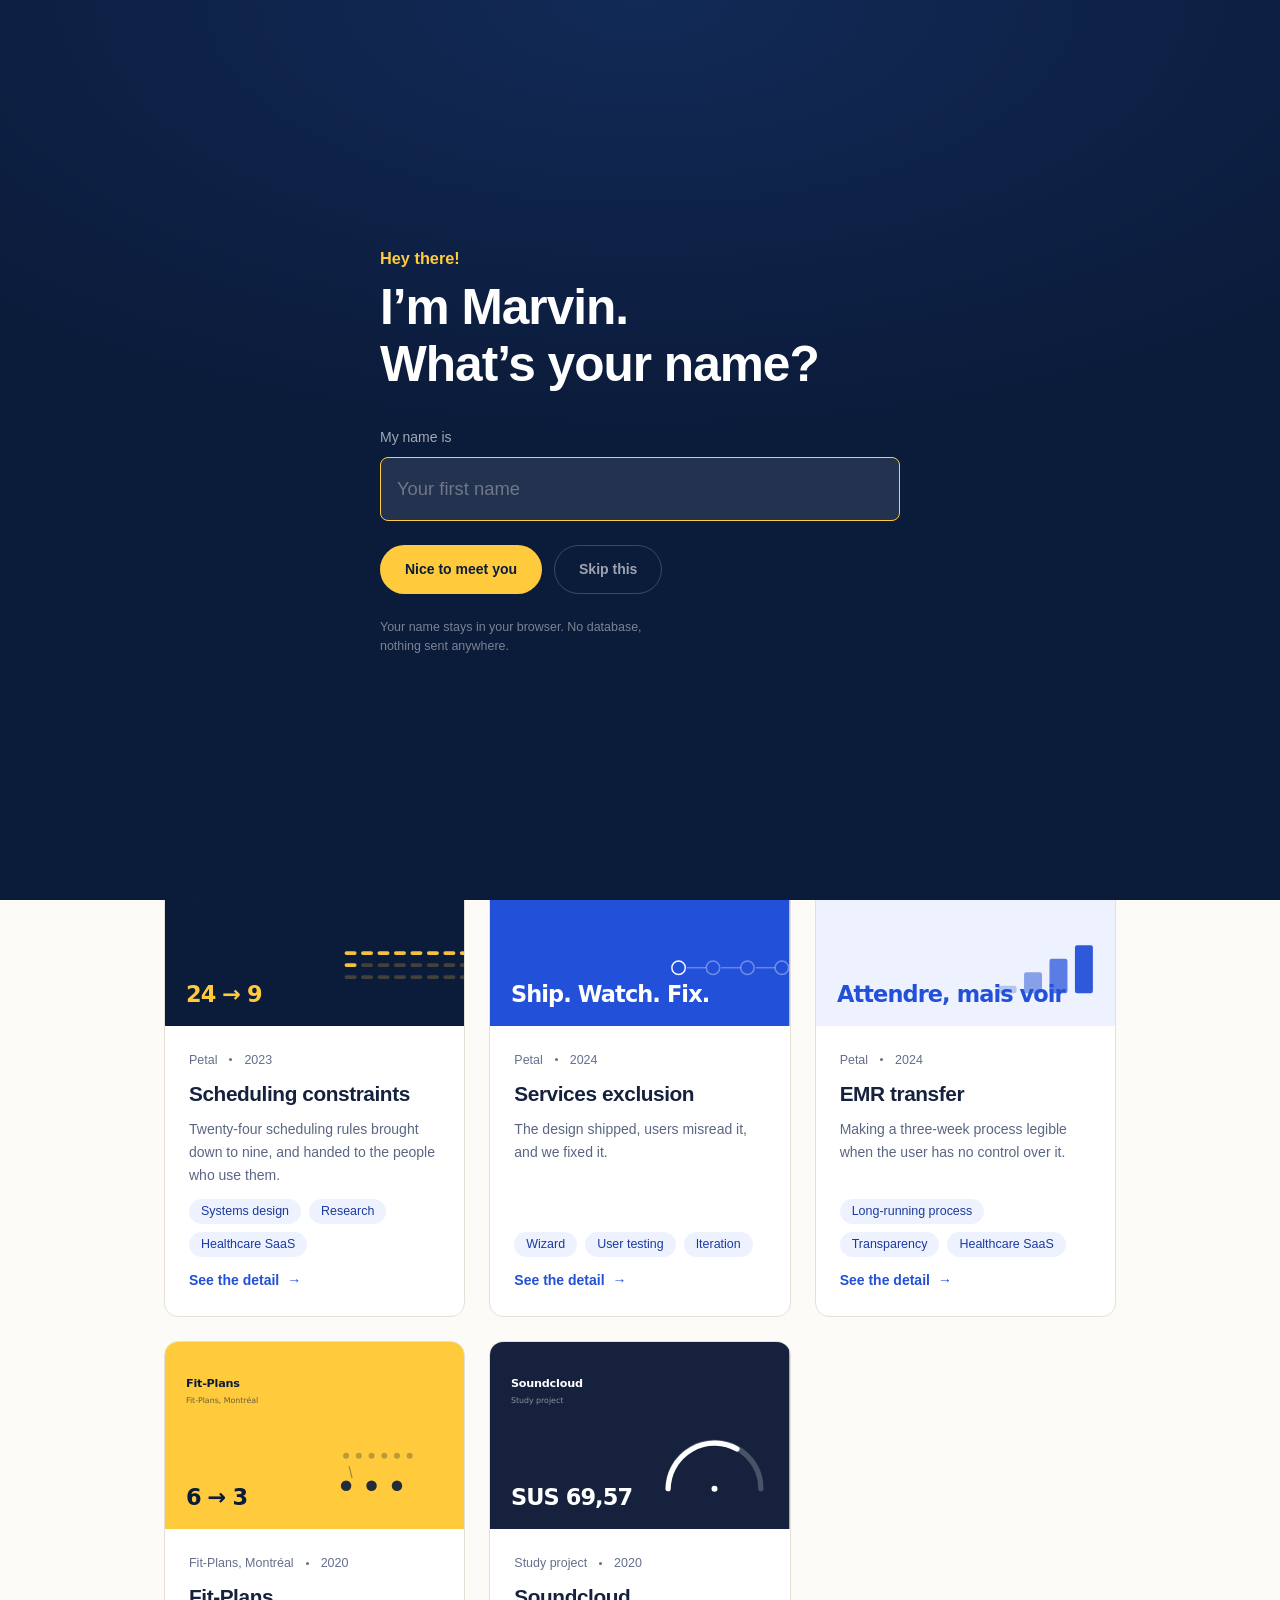
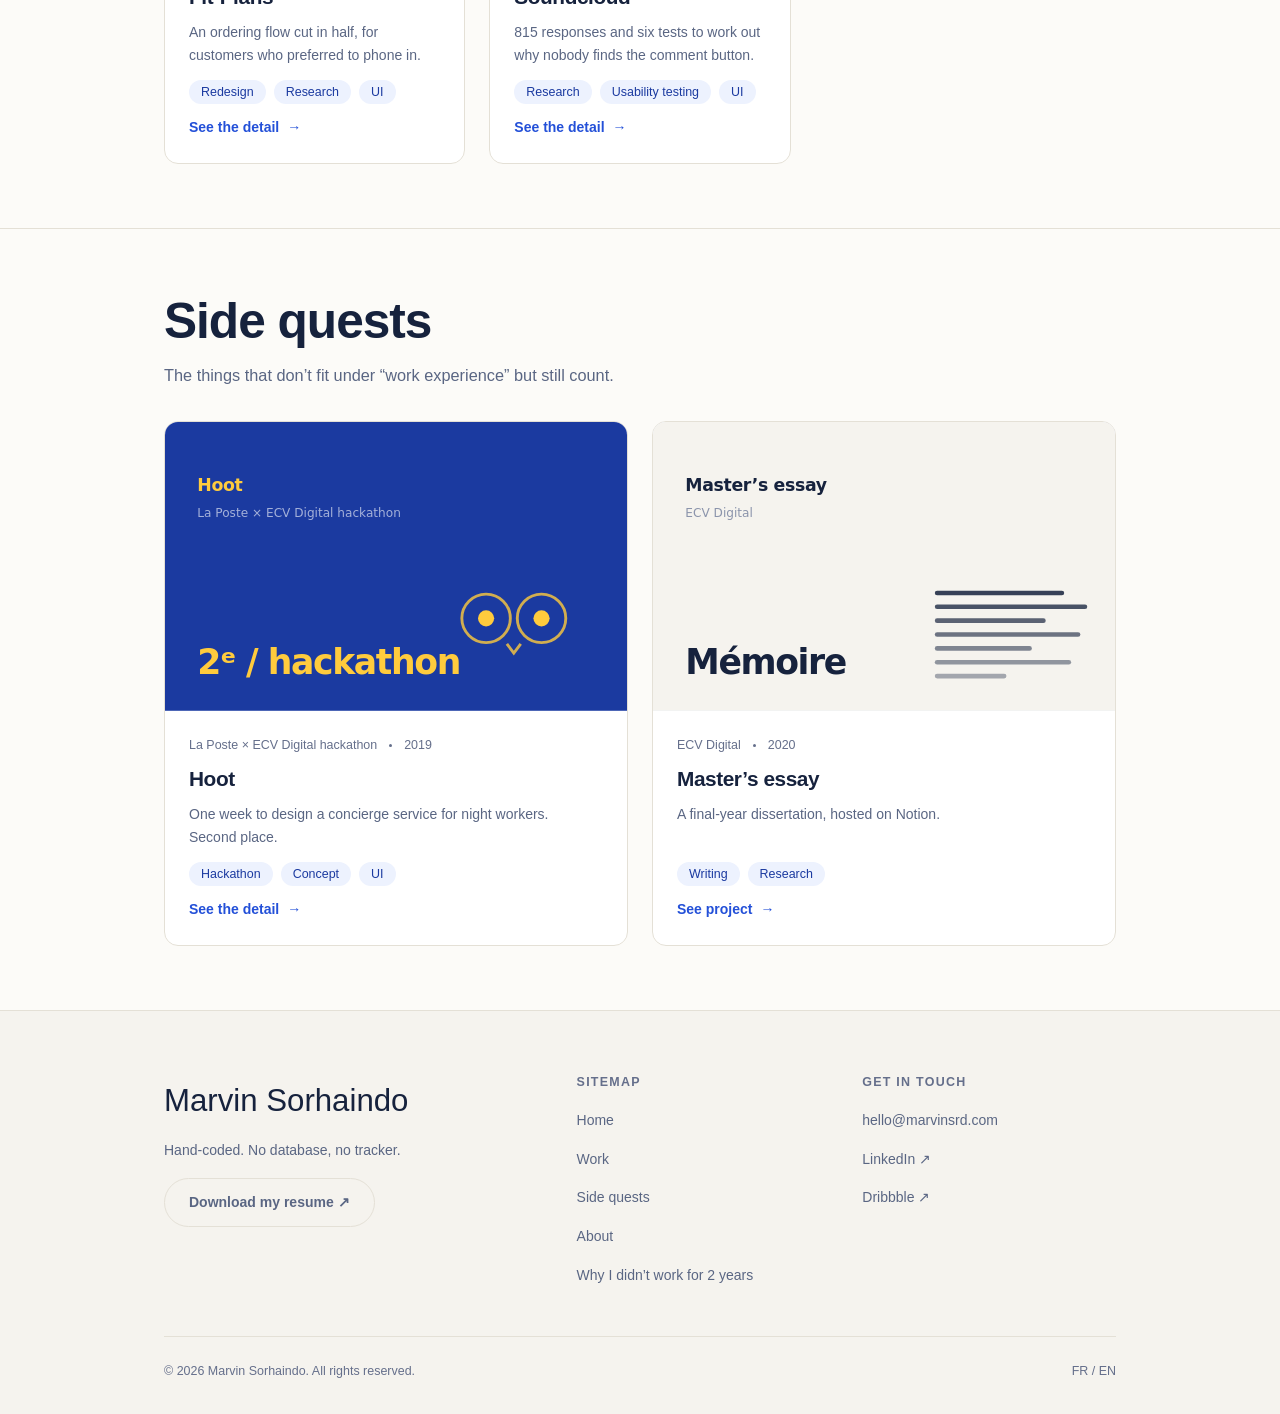
==== index.html @ 215520d8 "Site files added without folder" ====
<!DOCTYPE html>
<!--
  ===========================================================================
  index.html — LE SEUL FICHIER HTML DU SITE
  ---------------------------------------------------------------------------
  Le site est une SPA (Single Page Application) : il n'existe qu'une page
  HTML. Quand vous cliquez sur un lien, JavaScript remplace le contenu de
  <main> au lieu de demander une nouvelle page au serveur. C'est ce qui
  permet des transitions fluides et zero temps de chargement apres l'arrivee.

  Ce fichier ne contient donc presque pas de contenu : il pose la COQUILLE
  (loader, formulaire du prenom, en-tete, main vide, pied de page) et laisse
  js/app.js remplir le reste a partir de js/content.js.
  ===========================================================================
-->
<html lang="fr">
<head>
  <!-- charset en premier : indispensable pour que les accents s'affichent -->
  <meta charset="utf-8">

  <!-- viewport : sans cette ligne, les telephones simulent un ecran de bureau
       et affichent le site en tout petit. C'est la base du responsive. -->
  <meta name="viewport" content="width=device-width, initial-scale=1">

  <!-- theme-color colore la barre d'adresse du navigateur sur mobile -->
  <meta name="theme-color" content="#0B1B3A">

  <title>Marvin Sorhaindo — Designer produit</title>
  <meta name="description" content="Portfolio de Marvin Sorhaindo, designer produit à Montréal. Trois ans de SaaS santé : planification hospitalière, synchronisation de données cliniques, refontes web.">

  <!-- Open Graph : ce qui s'affiche quand le lien est partage sur LinkedIn -->
  <meta property="og:type" content="website">
  <meta property="og:title" content="Marvin Sorhaindo — Designer produit">
  <meta property="og:description" content="Trois ans de SaaS santé. Vingt-quatre règles de planification ramenées à neuf.">

  <!--
    SECURITE — Content Security Policy.
    Cette ligne interdit au navigateur d'executer du JavaScript qui ne
    viendrait pas de ce site ('self'). Si quelqu'un parvenait a injecter
    <script src="https://mechant.com/x.js"> dans la page, le navigateur
    refuserait de le charger. C'est notre 2e barriere apres le nettoyage
    du prenom saisi dans le formulaire (voir app.js, fonction cleanName).
    'unsafe-inline' est autorise pour les styles seulement, pas pour les scripts.
  -->
  <meta http-equiv="Content-Security-Policy"
        content="default-src 'self'; img-src 'self' data:; style-src 'self' 'unsafe-inline'; script-src 'self'; base-uri 'none'; form-action 'none'">

  <!-- Une seule feuille de style, une seule requete reseau -->
  <link rel="stylesheet" href="css/styles.css">

  <!--
    PRECHARGEMENT DES POLICES SYSTEME : aucune police n'est telechargee.
    On utilise la pile de polices native du systeme (voir --font dans le CSS).
    C'est le choix le plus rapide possible : 0 Ko, 0 requete, 0 clignotement
    de texte au chargement (ce qu'on appelle le FOUT).
  -->
</head>

<body data-lang="fr">

  <!--
    Lien d'evitement : invisible a la souris, mais le premier element atteint
    par la touche Tab. Il permet a quelqu'un qui navigue au clavier ou au
    lecteur d'ecran de sauter la navigation pour aller droit au contenu.
  -->
  <a class="skip-link" href="#main" data-i18n="skipToContent">Aller au contenu principal</a>

  <!--
    ===================== 1. LE LOADER =====================
    Affiche pendant que les images se preparent. Il est dans le HTML (et non
    cree en JS) pour etre visible immediatement, avant meme que JavaScript
    ne demarre. aria-hidden="true" : purement decoratif, les lecteurs
    d'ecran l'ignorent.
  -->
  <div id="loader" class="loader" aria-hidden="true">
    <div class="loader__mark">
      <span class="loader__bar"></span>
    </div>
  </div>

  <!--
    ================ 2. LE PORTAIL (formulaire du prenom) ================
    C'est un vrai <form> : il fonctionne au clavier, la touche Entree valide,
    et le navigateur gere l'etiquette du champ. On l'intercepte en JS pour
    l'empecher de recharger la page (voir event 'submit' dans app.js).
    Aucun attribut action= : le formulaire n'envoie rien, nulle part.
  -->
  <div id="gate" class="gate" role="dialog" aria-modal="true" aria-labelledby="gate-title" hidden>
    <form class="gate__card" id="gate-form" novalidate autocomplete="off">
      <p class="gate__hi" data-i18n="gateHi">Bonjour !</p>
      <h1 class="gate__q" id="gate-title" data-i18n="gateQuestion">Je suis Marvin. Comment vous appelez-vous ?</h1>

      <label class="gate__label" for="gate-input" data-i18n="gateLabel">Mon prénom est</label>
      <input class="gate__input"
             id="gate-input"
             name="visitor"
             type="text"
             inputmode="text"
             maxlength="24"
             autocomplete="off"
             spellcheck="false"
             aria-describedby="gate-hint gate-error"
             placeholder="Votre prénom">
      <!-- maxlength="24" = premiere limite. app.js re-verifie de toute facon :
           un attribut HTML se contourne, une verification JS aussi, donc on
           fait les deux ET on n'insere jamais le texte en tant que HTML. -->

      <p class="gate__error" id="gate-error" role="alert" hidden data-i18n="gateError"></p>

      <div class="gate__actions">
        <button class="btn btn--primary" type="submit" data-i18n="gateSubmit">Enchanté</button>
        <button class="btn btn--ghost" type="button" id="gate-skip" data-i18n="gateSkip">Passer cette étape</button>
      </div>

      <p class="gate__hint" id="gate-hint" data-i18n="gateHint"></p>
    </form>
  </div>

  <!--
    ===================== 3. BARRE DE PROGRESSION =====================
    Une fine barre en haut de l'ecran qui se remplit a mesure qu'on descend.
    Demandee dans le cahier des charges : "indiquer a quelle distance de la
    fin se trouve la position de scroll".
  -->
  <div class="progress" id="progress" aria-hidden="true">
    <div class="progress__fill" id="progress-fill"></div>
  </div>

  <!--
    ===================== 4. EN-TETE =====================
    position: sticky en CSS -> reste visible pendant le defilement.
  -->
  <header class="site-head" id="site-head">
    <a class="brand" href="#/" aria-label="Marvin Sorhaindo, accueil">
      <span class="brand__mark">mrv</span><span class="brand__mark">srd</span>
    </a>

    <!-- Bouton hamburger, visible seulement sous 800px (voir media query CSS) -->
    <button class="nav-toggle" id="nav-toggle" aria-expanded="false" aria-controls="site-nav">
      <span class="nav-toggle__box" aria-hidden="true"><i></i><i></i></span>
      <span class="sr-only" data-i18n="navMenu">Menu</span>
    </button>

    <nav class="site-nav" id="site-nav" aria-label="Navigation principale">
      <a href="#/work"  data-nav="work"  data-i18n="navWork">Projets</a>
      <a href="#/side"  data-nav="side"  data-i18n="navSide">À côté</a>
      <a href="#/about" data-nav="about" data-i18n="navAbout">À propos</a>
      <a id="nav-contact" href="mailto:" data-i18n="navContact">Contact</a>

      <!--
        Selecteur de langue. Deux boutons plutot qu'un <select> : c'est plus
        rapide a utiliser (un clic au lieu de deux) et l'etat actif est visible.
        aria-pressed indique au lecteur d'ecran quelle langue est active.
      -->
      <div class="lang" role="group" aria-label="Langue / Language">
        <button type="button" data-setlang="fr" aria-pressed="true">FR</button>
        <button type="button" data-setlang="en" aria-pressed="false">EN</button>
      </div>
    </nav>
  </header>

  <!--
    ===================== 5. LIEN RETOUR PERSISTANT =====================
    Demande dans le cahier des charges : "un lien retour collant, accessible
    a tout moment". Il n'apparait que sur les pages de detail (app.js ajoute
    ou retire la classe is-visible).
  -->
  <a class="back-link" id="back-link" href="#/" hidden>
    <span aria-hidden="true">←</span> <span data-i18n="csBack">Retour</span>
  </a>

  <!--
    ===================== 6. LE CONTENU =====================
    Vide au depart. app.js y injecte la page demandee par l'URL.
    tabindex="-1" permet de deplacer le focus ici lors d'un changement de
    page, pour que les lecteurs d'ecran annoncent la nouvelle page.
    aria-live="polite" : les changements sont annonces sans interrompre.
  -->
  <main id="main" tabindex="-1"></main>

  <!--
    ===================== 7. PIED DE PAGE =====================
    Rempli par app.js pour rester traduisible sans dupliquer le balisage.
  -->
  <footer class="site-foot" id="site-foot"></footer>

  <!--
    type="module" fait trois choses utiles :
      1. autorise import / export entre nos fichiers JS,
      2. differe l'execution jusqu'a ce que le HTML soit pret (pas besoin
         d'attribut defer, ni d'ecouter DOMContentLoaded),
      3. active le mode strict de JavaScript, qui transforme certaines
         erreurs silencieuses en vraies erreurs — plus facile a debugger.
  -->
  <script type="module" src="js/app.js"></script>

  <!--
    SANS JAVASCRIPT : le site est une SPA, il ne peut donc rien afficher.
    Plutot que de laisser une page blanche, on affiche un message et les
    liens de contact essentiels. C'est le minimum acceptable.
  -->
  <noscript>
    <div class="noscript">
      <h1>Marvin Sorhaindo — Designer produit</h1>
      <p>Ce portfolio a besoin de JavaScript pour fonctionner. Vous pouvez me joindre directement :</p>
      <p>
        <a href="mailto:hello@marvinsrd.com">hello@marvinsrd.com</a> ·
        <a href="https://www.linkedin.com/in/marvinsorhaindo">LinkedIn</a>
      </p>
    </div>
  </noscript>

</body>
</html>
---- css/styles.css ----
/* ==========================================================================
   styles.css — TOUTE l'apparence du site
   --------------------------------------------------------------------------
   Organisation du fichier, de haut en bas :
     1. Variables (couleurs, espacements, typo)  <- MODIFIEZ ICI EN PRIORITE
     2. Remise a zero et reglages de base
     3. Utilitaires (accessibilite, conteneurs)
     4. Loader et portail du prenom
     5. En-tete, navigation, barre de progression
     6. Page d'accueil
     7. Cartes de projet et affiches
     8. Pages d'etude de cas (+ navigation laterale collante)
     9. Pages editoriales (A propos, article)
    10. Pied de page
    11. Transitions de page
    12. Responsive (ecrans etroits)
    13. Preferences utilisateur (mouvement reduit, impression)
   ========================================================================== */


/* ==========================================================================
   1. VARIABLES
   --------------------------------------------------------------------------
   Une "variable CSS" (ou custom property) se declare avec deux tirets et
   se lit avec var(). Declarees sur :root, elles sont disponibles partout.
   Interet : changer le bleu du site = changer UNE ligne ci-dessous.
   ========================================================================== */
:root {

  /* ---- COULEURS DE MARQUE ----------------------------------------------
     >>> LES DEUX LIGNES A AJUSTER SI LES TEINTES EXACTES DIFFERENT <<<
     Le cahier des charges demande "le meme bleu, le meme jaune en accent".
     Ces valeurs sont une reconstitution : remplacez les deux hex ci-dessous
     par ceux de votre Figma et tout le site suit automatiquement.        */
  --blue:        #2350D8;   /* bleu principal : liens, boutons, accents forts */
  --yellow:      #FFCB3D;   /* jaune accent : surlignage, details, hover      */

  /* Declinaisons derivees des deux couleurs ci-dessus */
  --blue-deep:   #0B1B3A;   /* presque noir bleute : le texte principal */
  --blue-mid:    #1B3AA0;   /* bleu fonce : survol des liens */
  --blue-wash:   #EDF2FE;   /* bleu tres pale : fonds de bloc */
  --blue-line:   #C9D8FA;   /* bleu pale : bordures */
  --yellow-wash: #FFF6DC;   /* jaune tres pale : fonds de citation */

  /* ---- NEUTRES --------------------------------------------------------- */
  --paper:       #FCFBF8;   /* fond de page, blanc casse legerement chaud */
  --paper-2:     #F5F3EE;   /* fond alterne */
  --white:       #FFFFFF;
  --ink:         #16223D;   /* texte courant */
  --ink-soft:    #5A6683;   /* texte secondaire, legendes */
  /* --ink-faint sert aux sur-titres, legendes et libelles de la nav laterale.
     Ce sont de VRAIS textes, pas de la decoration : ils doivent donc atteindre
     4.5:1 de contraste (WCAG AA). La teinte d'origine (#8B94AB) plafonnait a
     2.93:1 ; celle-ci garde exactement la meme couleur (bleu-gris a 223 deg)
     en descendant la luminosite. Verifiee sur les DEUX fonds du site :
     4.83:1 sur --paper, 4.51:1 sur --paper-2 (le pied de page). */
  --ink-faint:   #656F8B;   /* texte discret, mais toujours lisible */
  --line:        #E4E0D6;   /* filets et separateurs */

  /* ---- TYPOGRAPHIE ------------------------------------------------------
     Aucune police n'est telechargee : on utilise celles deja installees sur
     la machine du visiteur. Zero requete reseau, zero clignotement de texte
     au chargement, et le site se sent "native" sur chaque systeme.        */
  --font: -apple-system, BlinkMacSystemFont, 'Segoe UI', Roboto,
          'Helvetica Neue', Arial, sans-serif;
  --font-serif: ui-serif, Georgia, 'Times New Roman', serif;
  --mono: ui-monospace, SFMono-Regular, 'SF Mono', Menlo, Consolas, monospace;

  /* Echelle typographique fluide.
     clamp(min, valeur-souhaitee, max) = "jamais plus petit que min, jamais
     plus grand que max, et entre les deux ca s'adapte a la largeur d'ecran".
     vw = 1% de la largeur de la fenetre. C'est ce qui rend le site
     responsive SANS ecrire de media query pour chaque taille de texte.  */
  --fs-display: clamp(2.4rem, 6.2vw, 4.6rem);
  --fs-h1:      clamp(1.9rem, 4.4vw, 3.1rem);
  --fs-h2:      clamp(1.4rem, 2.6vw, 1.95rem);
  --fs-h3:      clamp(1.1rem, 1.7vw, 1.3rem);
  --fs-lead:    clamp(1.06rem, 1.7vw, 1.3rem);
  --fs-body:    1.02rem;
  --fs-small:   0.875rem;
  --fs-tiny:    0.78rem;

  /* ---- ESPACEMENTS -----------------------------------------------------
     Une echelle limitee (au lieu de valeurs libres) garde le rythme
     vertical coherent d'une page a l'autre.                              */
  --s1: 0.25rem;  --s2: 0.5rem;   --s3: 0.75rem;  --s4: 1rem;
  --s5: 1.5rem;   --s6: 2rem;     --s7: 3rem;     --s8: 4rem;
  --s9: 6rem;     --s10: 8rem;

  /* ---- DIVERS ---------------------------------------------------------- */
  --radius:    14px;
  --radius-sm: 8px;
  --shadow:    0 1px 2px rgba(11,27,58,.05), 0 8px 28px -12px rgba(11,27,58,.18);
  --shadow-lg: 0 2px 4px rgba(11,27,58,.05), 0 24px 60px -20px rgba(11,27,58,.25);
  --head-h:    64px;              /* hauteur de l'en-tete, reutilisee ailleurs */
  --measure:   68ch;              /* largeur de lecture confortable (~68 caracteres) */

  /* Courbe d'animation. Un ease-out prononce donne une impression de
     reactivite : le mouvement demarre vite et se pose doucement. */
  --ease: cubic-bezier(.2, .7, .2, 1);
}


/* ==========================================================================
   2. REMISE A ZERO ET BASES
   ========================================================================== */

/* box-sizing: border-box -> la largeur declaree inclut padding et bordure.
   Sans ca, une boite de 200px avec 20px de padding mesure 240px, et tous
   les calculs de mise en page deviennent penibles. */
*, *::before, *::after { box-sizing: border-box; }

/* Marges par defaut du navigateur supprimees sur les elements de texte :
   on prefere gerer tous les espacements nous-memes. */
h1,h2,h3,h4,p,figure,blockquote,dl,dd,ul,ol { margin: 0; }
ul,ol { padding: 0; list-style: none; }

html {
  /* scroll-behavior: smooth -> les liens d'ancrage glissent au lieu de sauter.
     Attention : desactive plus bas pour les personnes sensibles au mouvement. */
  scroll-behavior: smooth;
  /* scroll-padding-top evite que l'en-tete collant recouvre le titre vise
     quand on clique sur un lien d'ancrage. */
  scroll-padding-top: calc(var(--head-h) + var(--s5));
  -webkit-text-size-adjust: 100%;
}

body {
  margin: 0;
  background: var(--paper);
  color: var(--ink);
  font-family: var(--font);
  font-size: var(--fs-body);
  line-height: 1.65;
  /* Ces deux lignes affinent le rendu des lettres sur ecrans Retina. */
  -webkit-font-smoothing: antialiased;
  -moz-osx-font-smoothing: grayscale;
  /* text-wrap: pretty evite les "orphelins" (un mot seul en fin de paragraphe).
     Ignore par les navigateurs qui ne le connaissent pas : sans risque. */
  text-wrap: pretty;
}

/* Quand le loader ou le portail est affiche, on bloque le defilement
   du fond pour que le visiteur ne scrolle pas "derriere" la modale. */
body.is-locked { overflow: hidden; }

img, picture, svg { display: block; max-width: 100%; height: auto; }

a { color: var(--blue); text-decoration-thickness: 1px; text-underline-offset: 3px; }
a:hover { color: var(--blue-mid); }

/* Cible de focus visible. :focus-visible ne s'active qu'au clavier, pas au
   clic de souris — on garde donc un anneau utile sans le "halo" parasite. */
:focus-visible {
  outline: 2px solid var(--blue);
  outline-offset: 3px;
  border-radius: 4px;
}

/* Titres : line-height serre et lettres legerement rapprochees.
   Sur les grandes tailles, l'espacement par defaut parait trop lache. */
h1,h2,h3 { line-height: 1.15; letter-spacing: -0.02em; font-weight: 620; }

/* text-wrap: balance repartit un titre court sur des lignes de longueur
   proche, au lieu de laisser une derniere ligne d'un seul mot. */
h1,h2 { text-wrap: balance; }

button { font: inherit; color: inherit; cursor: pointer; }


/* ==========================================================================
   3. UTILITAIRES
   ========================================================================== */

/* Visible pour les lecteurs d'ecran, invisible a l'oeil.
   On ne met PAS display:none : cela retirerait le texte de l'arbre
   d'accessibilite, donc les lecteurs d'ecran ne le liraient plus. */
.sr-only {
  position: absolute; width: 1px; height: 1px;
  padding: 0; margin: -1px; overflow: hidden;
  clip-path: inset(50%); white-space: nowrap; border: 0;
}

/* Lien d'evitement : hors ecran, ramene a la vue des qu'il recoit le focus. */
.skip-link {
  position: fixed; top: var(--s3); left: var(--s3); z-index: 200;
  transform: translateY(-160%);
  background: var(--blue); color: #fff;
  padding: var(--s3) var(--s4); border-radius: var(--radius-sm);
  text-decoration: none; font-size: var(--fs-small); font-weight: 600;
  transition: transform .2s var(--ease);
}
.skip-link:focus { transform: translateY(0); color: #fff; }

/* Conteneur : largeur maximale + marges laterales fluides.
   margin-inline gere gauche+droite d'un coup et respecte les langues
   ecrites de droite a gauche. */
.wrap {
  width: 100%; max-width: 1080px;
  margin-inline: auto;
  padding-inline: clamp(var(--s5), 5vw, var(--s8));
}
.wrap--narrow { max-width: 760px; }

/* Filet de separation discret entre grandes sections. */
.rule { height: 1px; background: var(--line); border: 0; margin: 0; }

/* Petite etiquette en capitales, utilisee pour les sur-titres. */
.kicker {
  font-size: var(--fs-tiny); text-transform: uppercase;
  letter-spacing: .14em; font-weight: 700; color: var(--ink-faint);
}

/* Badge "brouillon" : signale les textes a relire. A supprimer une fois
   les contenus valides (retirer isDraft dans content.js suffit). */
.draft-badge {
  display: inline-flex; align-items: center; gap: var(--s2);
  background: var(--yellow-wash);
  border: 1px dashed #D9A800;
  color: #6B4E00;
  font-size: var(--fs-tiny); font-weight: 700;
  text-transform: uppercase; letter-spacing: .08em;
  padding: var(--s1) var(--s3); border-radius: 999px;
}

/* ---- Boutons ---- */
.btn {
  display: inline-flex; align-items: center; justify-content: center;
  gap: var(--s2);
  padding: var(--s3) var(--s5);
  border-radius: 999px; border: 1px solid transparent;
  font-size: var(--fs-small); font-weight: 620;
  text-decoration: none; white-space: nowrap;
  transition: background .18s var(--ease), color .18s var(--ease),
              border-color .18s var(--ease), transform .18s var(--ease);
}
.btn--primary { background: var(--blue); color: #fff; }
.btn--primary:hover { background: var(--blue-mid); color: #fff; transform: translateY(-1px); }
.btn--ghost { background: transparent; color: var(--ink-soft); border-color: var(--line); }
.btn--ghost:hover { color: var(--ink); border-color: var(--ink-faint); background: var(--white); }


/* ==========================================================================
   4. LOADER ET PORTAIL DU PRENOM
   ========================================================================== */

.loader {
  position: fixed; inset: 0; z-index: 150;
  display: grid; place-items: center;
  background: var(--blue-deep);
  transition: opacity .5s var(--ease), visibility .5s;
}
/* .is-done est ajoutee par app.js quand les images sont pretes.
   visibility:hidden (et pas seulement opacity:0) retire l'element du flux
   de clics : sans ca, un calque invisible bloquerait la souris. */
.loader.is-done { opacity: 0; visibility: hidden; }

.loader__mark {
  width: 168px; height: 2px;
  background: rgba(255,255,255,.18);
  border-radius: 2px; overflow: hidden;
}
.loader__bar {
  display: block; height: 100%; width: 0%;
  background: var(--yellow);
  /* La largeur est pilotee en JS (pourcentage reel d'images chargees),
     donc pas d'animation infinie qui mentirait sur la progression. */
  transition: width .3s var(--ease);
}

.gate {
  position: fixed; inset: 0; z-index: 140;
  display: grid; place-items: center;
  padding: var(--s5);
  background: var(--blue-deep);
  /* Un degrade tres discret pour eviter l'aplat parfaitement plat. */
  background-image: radial-gradient(120% 80% at 50% 0%, #122A57 0%, #0B1B3A 60%);
}
.gate[hidden] { display: none; }

.gate__card {
  width: 100%; max-width: 520px;
  text-align: left;
  /* Animation d'entree : le formulaire monte legerement en apparaissant. */
  animation: rise .6s var(--ease) both;
}
@keyframes rise {
  from { opacity: 0; transform: translateY(14px); }
  to   { opacity: 1; transform: translateY(0); }
}

.gate__hi { color: var(--yellow); font-weight: 700; margin-bottom: var(--s2); }
.gate__q {
  color: #fff; font-size: var(--fs-h1); margin-bottom: var(--s6);
  /* white-space: pre-line respecte le \n present dans le texte de content.js,
     ce qui permet de forcer la coupure de ligne sans balise <br>. */
  white-space: pre-line;
}
.gate__label {
  display: block; color: rgba(255,255,255,.62);
  font-size: var(--fs-small); margin-bottom: var(--s2);
}
.gate__input {
  width: 100%; padding: var(--s4);
  background: rgba(255,255,255,.06);
  border: 1px solid rgba(255,255,255,.22);
  border-radius: var(--radius-sm);
  color: #fff; font: inherit; font-size: 1.15rem;
  transition: border-color .18s var(--ease), background .18s var(--ease);
}
.gate__input::placeholder { color: rgba(255,255,255,.34); }
.gate__input:focus {
  outline: none;
  border-color: var(--yellow);
  background: rgba(255,255,255,.1);
}
/* .is-invalid est posee par app.js quand le prenom ne passe pas le filtre. */
.gate__input.is-invalid { border-color: #FF8A8A; }

.gate__error { color: #FFB4B4; font-size: var(--fs-small); margin-top: var(--s2); }
.gate__actions { display: flex; flex-wrap: wrap; gap: var(--s3); margin-top: var(--s5); }
.gate__actions .btn--primary { background: var(--yellow); color: var(--blue-deep); }
.gate__actions .btn--primary:hover { background: #FFD966; color: var(--blue-deep); }
.gate__actions .btn--ghost { color: rgba(255,255,255,.6); border-color: rgba(255,255,255,.2); }
.gate__actions .btn--ghost:hover { color: #fff; background: rgba(255,255,255,.06); border-color: rgba(255,255,255,.4); }

.gate__hint {
  margin-top: var(--s5);
  /* 46% et pas 42% : en dessous, le contraste sur le fond bleu nuit tombe
     a 3.99:1 et passe sous le seuil WCAG AA. */
  color: rgba(255,255,255,.46);
  font-size: var(--fs-tiny); line-height: 1.5;
  max-width: 42ch;
}


/* ==========================================================================
   5. EN-TETE, NAVIGATION, PROGRESSION
   ========================================================================== */

.progress {
  position: fixed; top: 0; left: 0; right: 0; height: 2px; z-index: 130;
  background: transparent; pointer-events: none;
}
.progress__fill {
  height: 100%; width: 0%;
  background: linear-gradient(90deg, var(--blue), var(--yellow));
  /* transform-origin + scaleX serait plus performant, mais width suffit ici
     et reste plus lisible. La valeur est ecrite par app.js a chaque scroll. */
}

.site-head {
  position: sticky; top: 0; z-index: 120;
  height: var(--head-h);
  display: flex; align-items: center; gap: var(--s5);
  padding-inline: clamp(var(--s4), 5vw, var(--s8));
  /* Fond semi-transparent + flou : le contenu reste devine dessous.
     -webkit- necessaire pour Safari. */
  background: color-mix(in srgb, var(--paper) 82%, transparent);
  -webkit-backdrop-filter: blur(12px);
  backdrop-filter: blur(12px);
  border-bottom: 1px solid transparent;
  transition: border-color .3s var(--ease);
}
/* .is-scrolled est ajoutee par app.js des qu'on quitte le haut de page :
   la bordure n'apparait donc que quand elle est utile a separer. */
.site-head.is-scrolled { border-bottom-color: var(--line); }

.brand {
  display: grid; line-height: 1;
  font-weight: 800; font-size: 0.82rem; letter-spacing: .04em;
  text-decoration: none; color: var(--ink);
  text-transform: lowercase;
}
.brand__mark:last-child { color: var(--blue); }

.site-nav { display: flex; align-items: center; gap: var(--s5); margin-left: auto; }
.site-nav a {
  position: relative;
  text-decoration: none; color: var(--ink-soft);
  font-size: var(--fs-small); font-weight: 550;
  padding-block: var(--s2);
  transition: color .18s var(--ease);
}
.site-nav a:hover { color: var(--ink); }

/* Soulignement jaune de la page courante. On l'anime en scaleX plutot qu'en
   width : le navigateur peut deleguer transform au GPU, c'est plus fluide. */
.site-nav a::after {
  content: ''; position: absolute; left: 0; right: 0; bottom: 0;
  height: 2px; background: var(--yellow);
  transform: scaleX(0); transform-origin: left;
  transition: transform .25s var(--ease);
}
.site-nav a[aria-current="page"] { color: var(--ink); }
.site-nav a[aria-current="page"]::after { transform: scaleX(1); }

.lang { display: flex; gap: 2px; padding: 3px; background: var(--paper-2); border-radius: 999px; }
.lang button {
  border: 0; background: transparent; border-radius: 999px;
  padding: 4px var(--s3);
  font-size: var(--fs-tiny); font-weight: 700; letter-spacing: .04em;
  color: var(--ink-faint);
  transition: background .18s var(--ease), color .18s var(--ease);
}
.lang button:hover { color: var(--ink); }
/* aria-pressed="true" sert a la fois de style ET d'information
   d'accessibilite : une seule source de verite, pas de classe en doublon. */
.lang button[aria-pressed="true"] { background: var(--white); color: var(--blue); box-shadow: var(--shadow); }

/* Bouton hamburger : masque par defaut, affiche en media query mobile. */
.nav-toggle {
  display: none;
  margin-left: auto;
  border: 1px solid var(--line); background: var(--white);
  border-radius: var(--radius-sm); padding: var(--s2) var(--s3);
}
.nav-toggle__box { display: grid; gap: 4px; width: 18px; }
.nav-toggle__box i { display: block; height: 2px; background: var(--ink); border-radius: 2px; transition: transform .2s var(--ease); }
.nav-toggle[aria-expanded="true"] .nav-toggle__box i:first-child { transform: translateY(3px) rotate(45deg); }
.nav-toggle[aria-expanded="true"] .nav-toggle__box i:last-child  { transform: translateY(-3px) rotate(-45deg); }

/* ---- Lien retour persistant ---- */
.back-link {
  position: fixed; z-index: 118;
  left: clamp(var(--s4), 5vw, var(--s8));
  bottom: var(--s5);
  display: inline-flex; align-items: center; gap: var(--s2);
  padding: var(--s3) var(--s5);
  background: var(--white); color: var(--ink);
  border: 1px solid var(--line); border-radius: 999px;
  box-shadow: var(--shadow);
  text-decoration: none; font-size: var(--fs-small); font-weight: 600;
  transition: transform .2s var(--ease), box-shadow .2s var(--ease), opacity .2s var(--ease);
}
.back-link[hidden] { display: none; }
.back-link:hover { transform: translateY(-2px); box-shadow: var(--shadow-lg); color: var(--ink); }


/* ==========================================================================
   6. PAGE D'ACCUEIL
   ========================================================================== */

.hero { padding-block: clamp(var(--s7), 9vh, var(--s9)) var(--s8); }

/* Le "Bonjour Prenom" personnalise. */
.hero__hello {
  display: inline-flex; align-items: baseline; gap: .4ch;
  font-size: var(--fs-h2); font-weight: 600;
  color: var(--ink-soft);
  margin-bottom: var(--s4);
}
.hero__hello b {
  color: var(--ink); font-weight: 700;
  /* Surlignage jaune : un degrade fixe sur la moitie basse du texte.
     Plus discret qu'un fond plein, et ca survit au retour a la ligne. */
  background: linear-gradient(transparent 62%, var(--yellow) 62%);
  padding-inline: 2px;
}

.hero__kicker { margin-bottom: var(--s5); }

.hero__lead {
  font-size: var(--fs-lead); line-height: 1.6;
  max-width: var(--measure);
  margin-bottom: var(--s4);
}
.hero__lead:last-of-type { color: var(--ink-soft); margin-bottom: var(--s6); }

/* Lien vers l'article sur les deux ans. Traite comme un objet a part :
   c'est un aveu volontaire, il doit se voir sans crier. */
.hero__gap {
  display: inline-flex; align-items: center; gap: var(--s3);
  padding: var(--s3) var(--s5);
  background: var(--white);
  border: 1px solid var(--line); border-left: 3px solid var(--yellow);
  border-radius: var(--radius-sm);
  text-decoration: none; color: var(--ink);
  font-size: var(--fs-small); font-weight: 600;
  transition: transform .2s var(--ease), box-shadow .2s var(--ease);
}
.hero__gap:hover { transform: translateX(3px); box-shadow: var(--shadow); color: var(--ink); }
.hero__gap span:last-child { color: var(--blue); }

.section { padding-block: var(--s8); }
.section__head { margin-bottom: var(--s6); }
.section__head h2 { font-size: var(--fs-h1); margin-bottom: var(--s3); }
.section__head p { color: var(--ink-soft); max-width: var(--measure); }


/* ==========================================================================
   7. CARTES DE PROJET ET AFFICHES
   ========================================================================== */

/* Grille auto-adaptative : "autant de colonnes de 320px minimum que possible".
   auto-fit + minmax remplace une dizaine de media queries. */
.cards {
  display: grid; gap: var(--s5);
  grid-template-columns: repeat(auto-fit, minmax(300px, 1fr));
}

.card {
  display: flex; flex-direction: column;
  background: var(--white);
  border: 1px solid var(--line); border-radius: var(--radius);
  overflow: hidden; text-decoration: none; color: inherit;
  transition: transform .28s var(--ease), box-shadow .28s var(--ease),
              border-color .28s var(--ease);
}
.card:hover {
  transform: translateY(-4px);
  box-shadow: var(--shadow-lg);
  border-color: var(--blue-line);
  color: inherit;
}

/* L'affiche du projet : un SVG genere en JS, donc leger et net a toute taille.
   aspect-ratio garantit que toutes les cartes ont la meme hauteur d'image
   sans avoir a fixer une hauteur en pixels. */
.card__poster { aspect-ratio: 16 / 10; overflow: hidden; background: var(--blue-wash); }
.card__poster svg { width: 100%; height: 100%; }

.card__body { padding: var(--s5); display: flex; flex-direction: column; flex: 1; gap: var(--s3); }
.card__meta { display: flex; align-items: center; gap: var(--s3); font-size: var(--fs-tiny); color: var(--ink-faint); }
.card__meta .dot { width: 3px; height: 3px; border-radius: 50%; background: currentColor; }
.card__title { font-size: var(--fs-h3); }
.card__tagline { color: var(--ink-soft); font-size: var(--fs-small); flex: 1; }
.card__tags { display: flex; flex-wrap: wrap; gap: var(--s2); }
.tag {
  font-size: var(--fs-tiny); padding: 2px var(--s3);
  background: var(--blue-wash); color: var(--blue-mid);
  border-radius: 999px; white-space: nowrap;
}
.card__more { font-size: var(--fs-small); font-weight: 620; color: var(--blue); display: inline-flex; gap: var(--s2); }
.card__more .arrow { transition: transform .2s var(--ease); }
.card:hover .card__more .arrow { transform: translateX(4px); }


/* ==========================================================================
   8. PAGES D'ETUDE DE CAS
   ========================================================================== */

.cs { padding-bottom: var(--s9); }

/* ---- 8a. L'en-tete : la partie "30 secondes" ----
   Tout ce qu'un recruteur presse doit lire tient ici, avant le premier scroll. */
.cs__head { padding-block: var(--s7) var(--s6); }
.cs__client { color: var(--blue); font-weight: 700; font-size: var(--fs-small); margin-bottom: var(--s2); }
.cs__title { font-size: var(--fs-display); margin-bottom: var(--s4); }
.cs__tagline {
  font-size: var(--fs-lead); color: var(--ink-soft);
  max-width: var(--measure); margin-bottom: var(--s6);
}

/* La fiche d'identite : role, duree, equipe, outils. */
.gist {
  display: grid; gap: var(--s5);
  grid-template-columns: repeat(auto-fit, minmax(150px, 1fr));
  padding-block: var(--s5);
  border-block: 1px solid var(--line);
  margin-bottom: var(--s7);
}
.gist dt { font-size: var(--fs-tiny); text-transform: uppercase; letter-spacing: .1em; color: var(--ink-faint); font-weight: 700; margin-bottom: var(--s1); }
.gist dd { font-size: var(--fs-small); }

/* Problem / Outcome cote a cote : la structure narrative minimale. */
.pair { display: grid; gap: var(--s6); grid-template-columns: 1fr 1fr; margin-bottom: var(--s7); }
.pair > div > h2 { font-size: var(--fs-h3); margin-bottom: var(--s3); }
.pair > div > p { color: var(--ink-soft); }
/* Le resultat est mis en avant : fond bleu pale, filet a gauche. */
.pair__out {
  background: var(--blue-wash);
  border-left: 3px solid var(--blue);
  border-radius: 0 var(--radius-sm) var(--radius-sm) 0;
  padding: var(--s5);
}
.pair__out h2 { color: var(--blue-mid); }
.pair__out p { color: var(--ink); }

/* Les chiffres marquants : ce que le recruteur retiendra. */
.stats {
  display: grid; gap: var(--s5);
  grid-template-columns: repeat(auto-fit, minmax(160px, 1fr));
  margin-bottom: var(--s7);
}
.stat__n {
  font-size: clamp(1.7rem, 3.4vw, 2.4rem); font-weight: 700;
  letter-spacing: -.03em; line-height: 1.05; color: var(--ink);
  /* font-variant-numeric aligne les chiffres sur une meme largeur :
     utile quand plusieurs nombres se suivent. */
  font-variant-numeric: tabular-nums;
  margin-bottom: var(--s2);
}
.stat__l { font-size: var(--fs-small); color: var(--ink-soft); line-height: 1.4; }

.cs__cta { display: flex; flex-wrap: wrap; gap: var(--s3); }

/* ---- 8b. Le corps : nav laterale collante + sections ----
   Grille a deux colonnes. La colonne de gauche (nav) reste collee pendant
   que la droite defile. Sous 1000px, la grille passe a une seule colonne
   (voir media query). */
.cs__body {
  display: grid;
  grid-template-columns: 190px minmax(0, 1fr);
  gap: clamp(var(--s6), 5vw, var(--s9));
  align-items: start;
}

.cs-nav {
  position: sticky;
  top: calc(var(--head-h) + var(--s5));
  /* max-height + overflow : si un jour il y a 20 sections, la nav defile
     elle-meme au lieu de deborder de l'ecran. */
  max-height: calc(100vh - var(--head-h) - var(--s7));
  overflow-y: auto;
}
.cs-nav__title { font-size: var(--fs-tiny); text-transform: uppercase; letter-spacing: .1em; color: var(--ink-faint); font-weight: 700; margin-bottom: var(--s4); }
.cs-nav ol { display: grid; gap: 2px; counter-reset: step; }
.cs-nav a {
  display: flex; align-items: baseline; gap: var(--s3);
  padding: var(--s2) var(--s3);
  border-radius: var(--radius-sm);
  text-decoration: none; color: var(--ink-faint);
  font-size: var(--fs-small);
  border-left: 2px solid transparent;
  transition: color .2s var(--ease), background .2s var(--ease), border-color .2s var(--ease);
}
.cs-nav a:hover { color: var(--ink); background: var(--paper-2); }
/* .is-active est posee par app.js via IntersectionObserver : c'est le
   "scroll-spy" qui suit la section actuellement visible. */
.cs-nav a.is-active {
  color: var(--blue); background: var(--blue-wash);
  border-left-color: var(--blue); font-weight: 620;
}
.cs-nav__num { font-size: var(--fs-tiny); font-variant-numeric: tabular-nums; opacity: .7; }

/* Indicateur de progression verticale, sous la nav. */
.cs-nav__prog { margin-top: var(--s5); }
.cs-nav__track { height: 3px; background: var(--line); border-radius: 3px; overflow: hidden; }
.cs-nav__bar { height: 100%; width: 0%; background: var(--blue); border-radius: 3px; }
.cs-nav__pct { margin-top: var(--s2); font-size: var(--fs-tiny); color: var(--ink-faint); font-variant-numeric: tabular-nums; }

/* ---- 8c. Une section de processus ---- */
.cs-sec { padding-block: 0 var(--s8); }
/* scroll-margin-top decale la cible d'ancrage pour que le titre ne finisse
   pas cache sous l'en-tete collant. */
.cs-sec { scroll-margin-top: calc(var(--head-h) + var(--s5)); }
.cs-sec__title { font-size: var(--fs-h2); margin-bottom: var(--s4); }
.cs-sec p { max-width: var(--measure); margin-bottom: var(--s4); }
.cs-sec p:last-child { margin-bottom: 0; }

/* Les visuels extraits des PDF. Fond bleu pale pour que les maquettes
   claires ne "flottent" pas sur le fond de page. */
.figure { margin-block: var(--s6); }
.figure__frame {
  background: var(--blue-wash);
  border: 1px solid var(--blue-line);
  border-radius: var(--radius);
  padding: var(--s4);
  overflow: hidden;
}
.figure img { border-radius: var(--radius-sm); }
.figure figcaption {
  margin-top: var(--s3);
  font-size: var(--fs-small); color: var(--ink-soft);
  line-height: 1.5; max-width: var(--measure);
}
/* Note "visuel annote en francais" sur les figures dont il n'existe pas
   de version anglaise. Honnete plutot que cache. */
.figure__note {
  display: inline-block; margin-top: var(--s2);
  font-size: var(--fs-tiny); color: var(--ink-faint);
  font-style: italic;
}

/* Liens vers les dossiers externes (Notion, Slides...). */
.ext-links { display: flex; flex-wrap: wrap; gap: var(--s3); margin-top: var(--s6); }

/* ---- 8d. Le pied d'etude de cas : projet suivant ---- */
.cs-next { margin-top: var(--s8); padding-top: var(--s7); border-top: 1px solid var(--line); }
.cs-next__kicker { margin-bottom: var(--s4); }
.cs-next__link {
  display: flex; align-items: center; justify-content: space-between;
  gap: var(--s5); padding: var(--s6);
  background: var(--white); border: 1px solid var(--line);
  border-radius: var(--radius); text-decoration: none; color: inherit;
  transition: transform .25s var(--ease), box-shadow .25s var(--ease), border-color .25s var(--ease);
}
.cs-next__link:hover { transform: translateY(-3px); box-shadow: var(--shadow-lg); border-color: var(--blue-line); color: inherit; }
.cs-next__t { font-size: var(--fs-h2); margin-bottom: var(--s2); }
.cs-next__s { color: var(--ink-soft); font-size: var(--fs-small); max-width: 46ch; }
.cs-next__arrow { font-size: 1.6rem; color: var(--blue); flex-shrink: 0; transition: transform .25s var(--ease); }
.cs-next__link:hover .cs-next__arrow { transform: translateX(6px); }


/* ==========================================================================
   9. PAGES EDITORIALES (A propos, article sur les deux ans)
   ========================================================================== */

.editorial { padding-block: var(--s7) var(--s9); }
.editorial__title { font-size: var(--fs-display); margin-bottom: var(--s4); }
.editorial__lede {
  font-size: var(--fs-lead); color: var(--ink-soft);
  max-width: var(--measure); margin-bottom: var(--s7);
  padding-bottom: var(--s6); border-bottom: 1px solid var(--line);
}
.editorial__block { margin-bottom: var(--s7); }
.editorial__block h2 { font-size: var(--fs-h2); margin-bottom: var(--s4); }
.editorial__block p { max-width: var(--measure); margin-bottom: var(--s4); }
.editorial__block p:last-child { margin-bottom: 0; }

/* Les crochets [A COMPLETER] sont mis en evidence en jaune par app.js
   pour qu'ils soient impossibles a oublier avant publication. */
.todo {
  background: var(--yellow-wash);
  border-left: 3px solid var(--yellow);
  padding: var(--s4) var(--s5);
  border-radius: 0 var(--radius-sm) var(--radius-sm) 0;
  color: #6B4E00; font-size: var(--fs-small); font-style: italic;
}


/* ==========================================================================
   10. PIED DE PAGE
   ========================================================================== */

.site-foot { border-top: 1px solid var(--line); background: var(--paper-2); padding-block: var(--s8) var(--s6); }
.foot__grid {
  display: grid; gap: var(--s6);
  grid-template-columns: 1.5fr 1fr 1fr;
  margin-bottom: var(--s7);
}
.foot__name { font-size: var(--fs-h2); margin-bottom: var(--s3); }
.foot__note { color: var(--ink-soft); font-size: var(--fs-small); max-width: 34ch; margin-bottom: var(--s4); }
.foot h3 { font-size: var(--fs-tiny); text-transform: uppercase; letter-spacing: .1em; color: var(--ink-faint); margin-bottom: var(--s4); }
.foot ul { display: grid; gap: var(--s3); }
.foot a { color: var(--ink-soft); text-decoration: none; font-size: var(--fs-small); }
.foot a:hover { color: var(--blue); text-decoration: underline; }
.foot__bottom {
  display: flex; flex-wrap: wrap; gap: var(--s4); justify-content: space-between;
  padding-top: var(--s5); border-top: 1px solid var(--line);
  font-size: var(--fs-tiny); color: var(--ink-faint);
}


/* ==========================================================================
   11. TRANSITIONS DE PAGE
   --------------------------------------------------------------------------
   Le cahier des charges demande "des transitions en passant d'une page a
   l'autre". Deux mecanismes, du plus moderne au plus compatible :
     - si le navigateur connait l'API View Transitions, app.js l'utilise et
       le navigateur anime le fondu tout seul (regles @view-transition
       ci-dessous) ;
     - sinon, on retombe sur une simple animation CSS sur <main>.
   ========================================================================== */

/* Chemin de secours : joue a chaque injection de page par app.js. */
@keyframes pageIn {
  from { opacity: 0; transform: translateY(10px); }
  to   { opacity: 1; transform: translateY(0); }
}
main.is-entering { animation: pageIn .38s var(--ease) both; }

/* Chemin moderne. ::view-transition-* sont des pseudo-elements generes par
   le navigateur pendant la transition ; on ne fait que regler leur duree. */
::view-transition-old(root),
::view-transition-new(root) { animation-duration: .3s; }


/* ==========================================================================
   12. RESPONSIVE
   --------------------------------------------------------------------------
   Le site est concu "mobile-first dans l'esprit" : la plupart des reglages
   ci-dessus s'adaptent seuls grace a clamp() et auto-fit. Il ne reste donc
   que trois vrais points de rupture, la ou la STRUCTURE doit changer.
   ========================================================================== */

/* --- Sous 1000px : la nav laterale de case study passe au-dessus ------- */
@media (max-width: 1000px) {
  .cs__body { grid-template-columns: 1fr; }
  .cs-nav {
    position: sticky; top: var(--head-h);
    max-height: none; z-index: 100;
    background: color-mix(in srgb, var(--paper) 92%, transparent);
    -webkit-backdrop-filter: blur(10px); backdrop-filter: blur(10px);
    border-bottom: 1px solid var(--line);
    margin-inline: calc(-1 * clamp(var(--s5), 5vw, var(--s8)));
    padding: var(--s3) clamp(var(--s5), 5vw, var(--s8));
  }
  .cs-nav__title { display: none; }
  /* La liste devient une barre horizontale defilante. */
  .cs-nav ol {
    display: flex; gap: var(--s2);
    overflow-x: auto;
    /* scrollbar-width: none masque la barre de defilement (Firefox). */
    scrollbar-width: none;
    /* scroll-snap fait que chaque element s'aligne proprement. */
    scroll-snap-type: x proximity;
  }
  .cs-nav ol::-webkit-scrollbar { display: none; }
  .cs-nav li { scroll-snap-align: start; }
  .cs-nav a { white-space: nowrap; border-left: 0; border-bottom: 2px solid transparent; border-radius: var(--radius-sm) var(--radius-sm) 0 0; }
  .cs-nav a.is-active { border-left: 0; border-bottom-color: var(--blue); }
  .cs-nav__prog { margin-top: var(--s3); }
  .cs-nav__pct { display: none; }
}

/* --- Sous 800px : navigation principale repliee en menu ---------------- */
@media (max-width: 800px) {
  .nav-toggle { display: block; }
  .site-nav {
    position: fixed; inset: var(--head-h) 0 auto 0;
    flex-direction: column; align-items: stretch; gap: 0;
    margin: 0; padding: var(--s4) clamp(var(--s4), 5vw, var(--s6)) var(--s6);
    background: var(--paper);
    border-bottom: 1px solid var(--line);
    box-shadow: var(--shadow-lg);
    /* Ferme par defaut : on le sort de l'ecran plutot que display:none,
       ce qui permet d'animer l'ouverture. */
    transform: translateY(-120%);
    visibility: hidden;
    transition: transform .3s var(--ease), visibility .3s;
  }
  .site-nav.is-open { transform: translateY(0); visibility: visible; }
  .site-nav a { padding-block: var(--s4); border-bottom: 1px solid var(--line); font-size: 1.05rem; }
  .site-nav a::after { display: none; }
  .site-nav a[aria-current="page"] { color: var(--blue); }
  .lang { margin-top: var(--s5); align-self: flex-start; }

  .pair { grid-template-columns: 1fr; }
  .foot__grid { grid-template-columns: 1fr 1fr; }
  .cs-next__link { flex-direction: column; align-items: flex-start; }
}

/* --- Sous 520px : les petits ecrans ----------------------------------- */
@media (max-width: 520px) {
  :root { --head-h: 56px; }
  .foot__grid { grid-template-columns: 1fr; }
  .gist { grid-template-columns: 1fr 1fr; }
  .back-link { left: 50%; transform: translateX(-50%); bottom: var(--s4); }
  .back-link:hover { transform: translateX(-50%) translateY(-2px); }
  .figure__frame { padding: var(--s2); }
}


/* ==========================================================================
   13. PREFERENCES UTILISATEUR
   ========================================================================== */

/* Certaines personnes ressentent des nausees ou des vertiges avec les
   animations (troubles vestibulaires). Le systeme d'exploitation permet de
   demander "moins de mouvement" ; on respecte ce reglage. Ce n'est pas une
   option esthetique, c'est une exigence d'accessibilite (WCAG 2.3.3). */
@media (prefers-reduced-motion: reduce) {
  html { scroll-behavior: auto; }
  *, *::before, *::after {
    animation-duration: .01ms !important;
    animation-iteration-count: 1 !important;
    transition-duration: .01ms !important;
  }
  /* On garde tout de meme les barres de progression, qui informent
     plutot qu'elles ne decorent. */
  .progress__fill, .cs-nav__bar, .loader__bar { transition-duration: .2s !important; }
}

/* Impression : un recruteur imprime parfois un portfolio. On retire tout
   ce qui n'a pas de sens sur papier. */
@media print {
  .site-head, .site-nav, .back-link, .progress, .cs-nav,
  .loader, .gate, .cs__cta, .cs-next, .skip-link { display: none !important; }
  body { background: #fff; color: #000; font-size: 11pt; }
  .figure__frame { border: 1px solid #ccc; background: #fff; }
  a { color: #000; text-decoration: underline; }
  /* On imprime la destination des liens, sinon ils sont inutiles sur papier. */
  .cs-sec a[href^="http"]::after { content: " (" attr(href) ")"; font-size: 9pt; color: #555; }
}

/* Le message affiche si JavaScript est desactive. */
.noscript { padding: var(--s8) var(--s6); max-width: 620px; margin-inline: auto; }
.noscript h1 { font-size: var(--fs-h1); margin-bottom: var(--s4); }
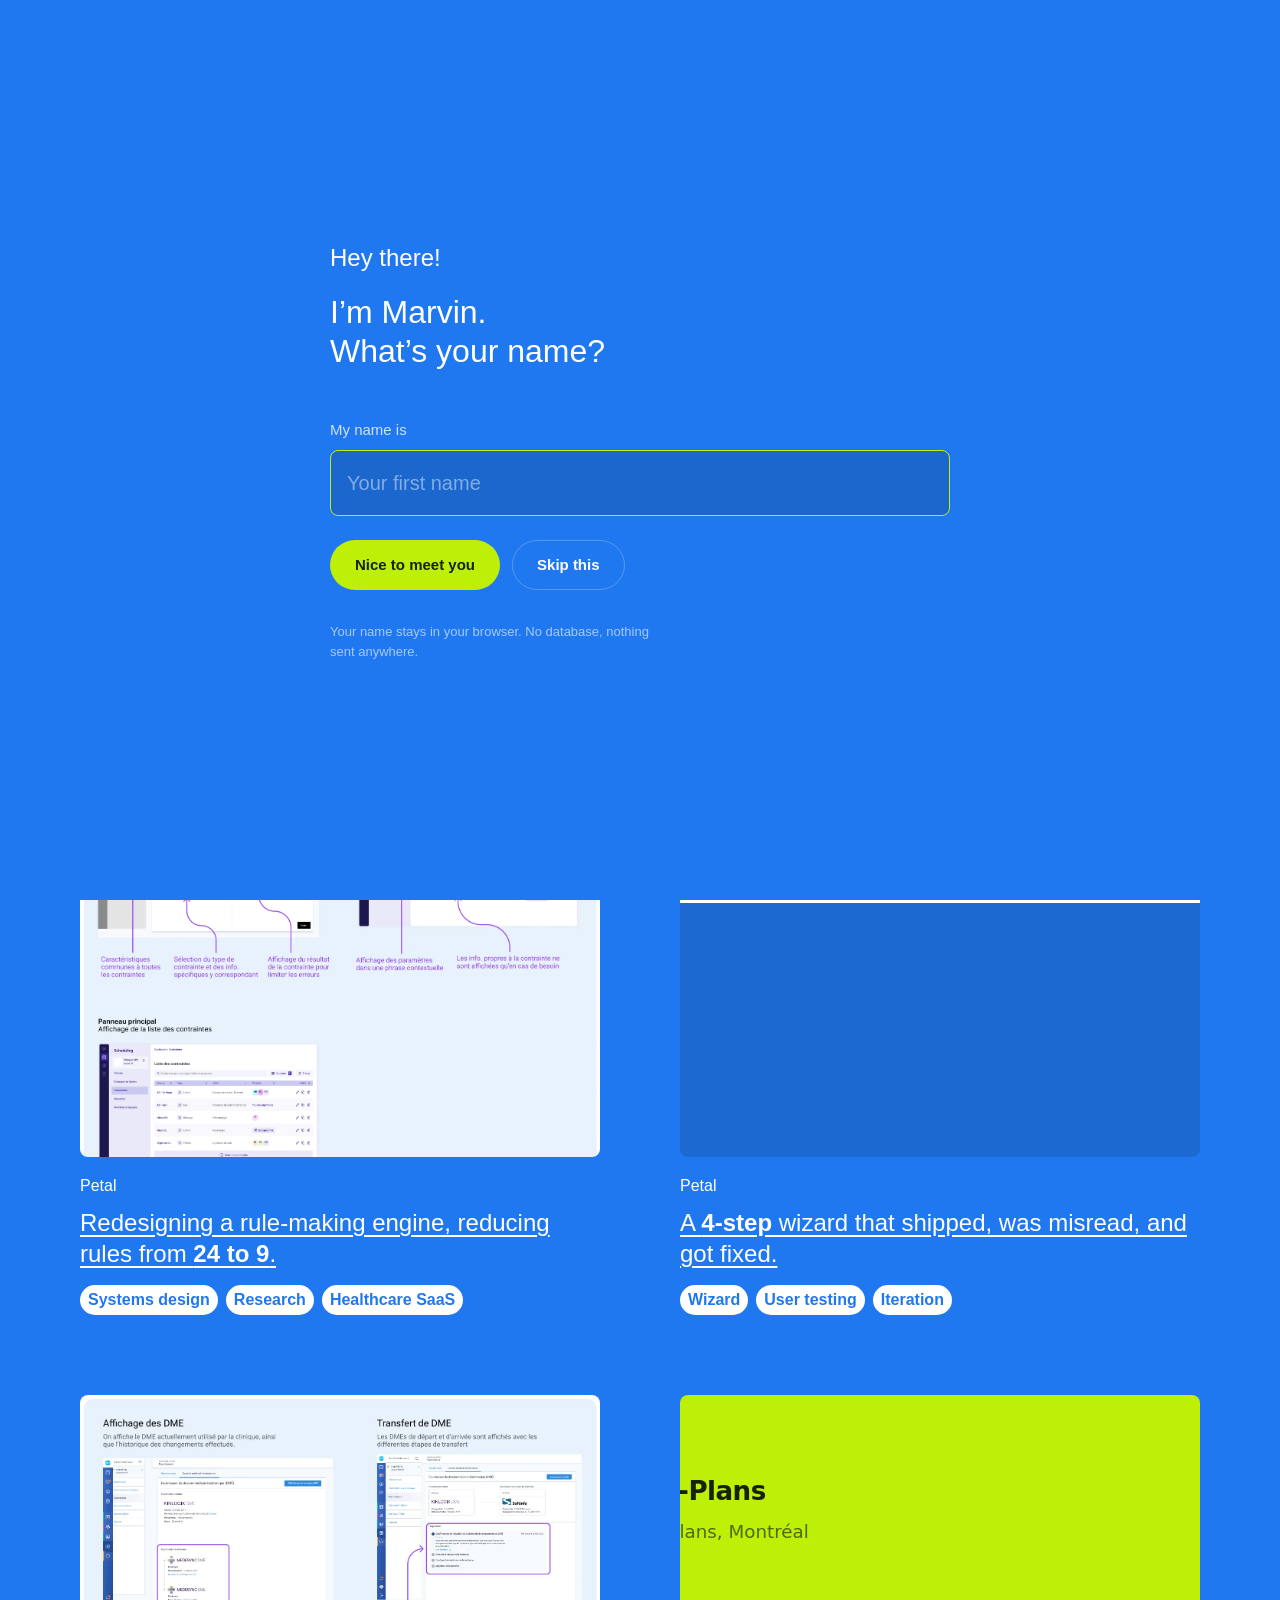
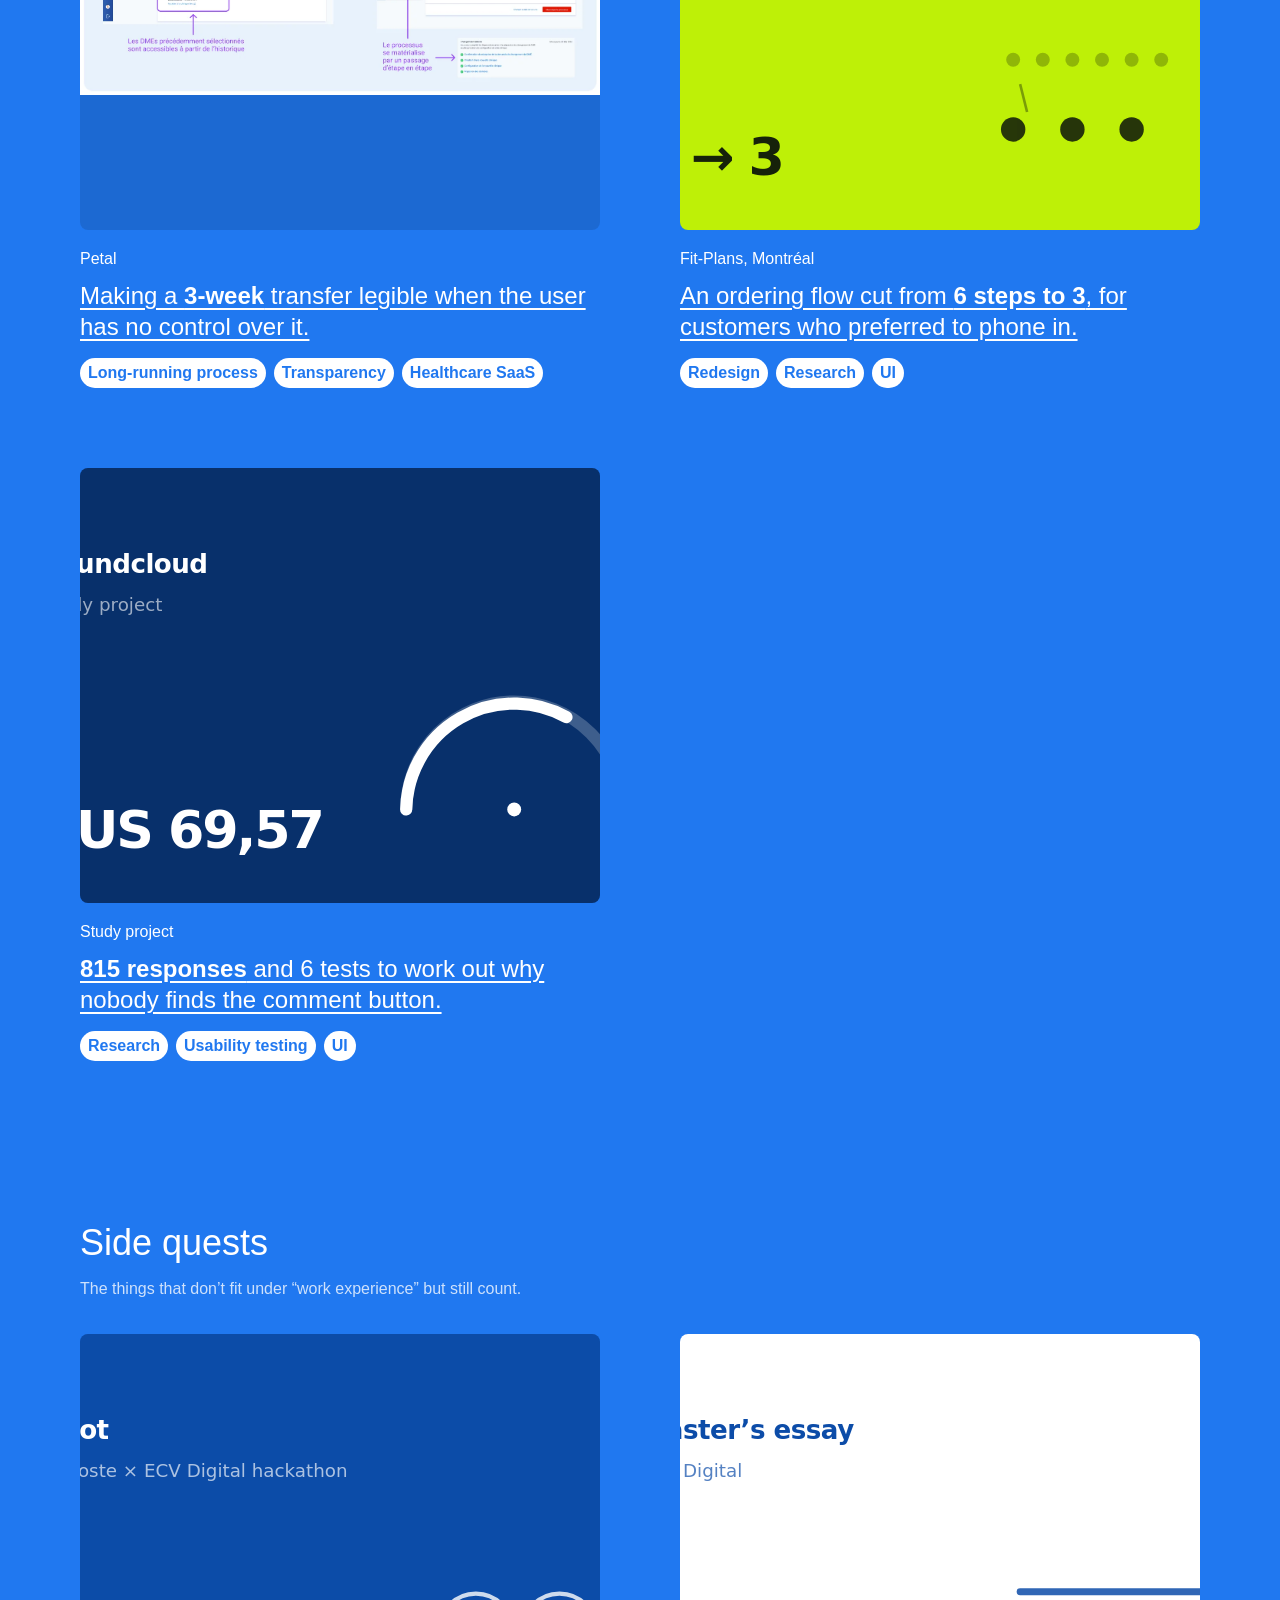
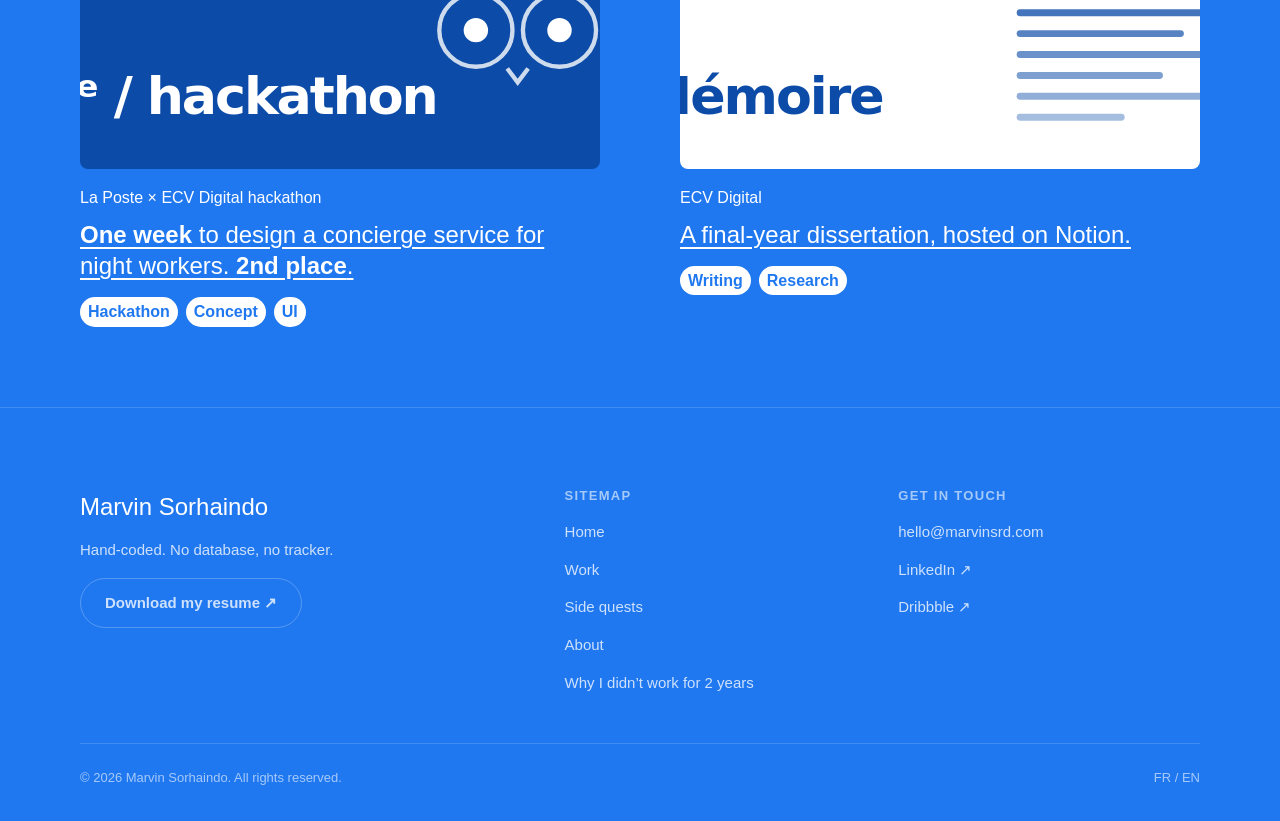
==== commit 2f3fa61f: "New theme (blue)" ====
--- a/index.html
+++ b/index.html
@@ -23,7 +23,7 @@
   <meta name="viewport" content="width=device-width, initial-scale=1">
 
   <!-- theme-color colore la barre d'adresse du navigateur sur mobile -->
-  <meta name="theme-color" content="#0B1B3A">
+  <meta name="theme-color" content="#2078F0">
 
   <title>Marvin Sorhaindo — Designer produit</title>
   <meta name="description" content="Portfolio de Marvin Sorhaindo, designer produit à Montréal. Trois ans de SaaS santé : planification hospitalière, synchronisation de données cliniques, refontes web.">
@@ -42,18 +42,49 @@
     du prenom saisi dans le formulaire (voir app.js, fonction cleanName).
     'unsafe-inline' est autorise pour les styles seulement, pas pour les scripts.
   -->
+  <!--
+    Deux exceptions ont ete ajoutees pour Google Fonts (voir le bloc police
+    juste en dessous) : fonts.googleapis.com pour la feuille de style, et
+    fonts.gstatic.com pour les fichiers .woff2 eux-memes. Ce sont les seules
+    origines externes autorisees par tout le site.
+  -->
   <meta http-equiv="Content-Security-Policy"
-        content="default-src 'self'; img-src 'self' data:; style-src 'self' 'unsafe-inline'; script-src 'self'; base-uri 'none'; form-action 'none'">
-
-  <!-- Une seule feuille de style, une seule requete reseau -->
+        content="default-src 'self';
+                 img-src 'self' data:;
+                 style-src 'self' 'unsafe-inline' https://fonts.googleapis.com;
+                 font-src 'self' https://fonts.gstatic.com;
+                 script-src 'self';
+                 base-uri 'none';
+                 form-action 'none'">
+
+  <!--
+    LA POLICE : Raleway, imposee par la maquette Figma.
+    C'est une grotesque geometrique tres reconnaissable ; aucune police
+    systeme ne s'en approche, il faut donc la telecharger.
+
+    preconnect ouvre la connexion aux serveurs de Google AVANT que le
+    navigateur ne decouvre qu'il en a besoin, ce qui economise un aller-retour
+    reseau. crossorigin est obligatoire sur le second : les polices sont
+    servies en mode anonyme et la connexion doit correspondre.
+
+    display=swap affiche immediatement le texte dans une police de secours,
+    puis bascule sur Raleway une fois chargee. Sans cette option, le texte
+    resterait invisible jusqu'a 3 secondes.
+
+    >>> A FAIRE PLUS TARD : auto-heberger la police <<<
+    Cette balise est la seule requete externe du site et contredit l'exigence
+    de depart ("tout charger une fois, le plus vite possible"). Pour la
+    supprimer : telecharger les 4 graisses en .woff2, les placer dans
+    assets/fonts/, remplacer ce lien par des regles @font-face dans le CSS,
+    et retirer les deux autorisations Google de la CSP ci-dessus.
+  -->
+  <link rel="preconnect" href="https://fonts.googleapis.com">
+  <link rel="preconnect" href="https://fonts.gstatic.com" crossorigin>
+  <link rel="stylesheet"
+        href="https://fonts.googleapis.com/css2?family=Raleway:wght@300;400;500;600&display=swap">
+
+  <!-- Une seule feuille de style pour tout le site -->
   <link rel="stylesheet" href="css/styles.css">
-
-  <!--
-    PRECHARGEMENT DES POLICES SYSTEME : aucune police n'est telechargee.
-    On utilise la pile de polices native du systeme (voir --font dans le CSS).
-    C'est le choix le plus rapide possible : 0 Ko, 0 requete, 0 clignotement
-    de texte au chargement (ce qu'on appelle le FOUT).
-  -->
 </head>
 
 <body data-lang="fr">
@@ -130,12 +161,17 @@
     ===================== 4. EN-TETE =====================
     position: sticky en CSS -> reste visible pendant le defilement.
   -->
+  <!--
+    Structure calquee sur la maquette : le nom a gauche, la pilule de
+    navigation centree, le selecteur de langue a droite. Les trois zones sont
+    des colonnes de grille de largeur egale, ce qui garantit que la pilule
+    reste OPTIQUEMENT centree meme si le nom ou le selecteur changent de
+    largeur (en passant de FR a EN, par exemple).
+  -->
   <header class="site-head" id="site-head">
-    <a class="brand" href="#/" aria-label="Marvin Sorhaindo, accueil">
-      <span class="brand__mark">mrv</span><span class="brand__mark">srd</span>
-    </a>
-
-    <!-- Bouton hamburger, visible seulement sous 800px (voir media query CSS) -->
+    <a class="brand" href="#/" aria-label="Marvin Sorhaindo, accueil">Marvin S.</a>
+
+    <!-- Bouton hamburger, visible seulement sous 860px (voir media query CSS) -->
     <button class="nav-toggle" id="nav-toggle" aria-expanded="false" aria-controls="site-nav">
       <span class="nav-toggle__box" aria-hidden="true"><i></i><i></i></span>
       <span class="sr-only" data-i18n="navMenu">Menu</span>
@@ -146,17 +182,17 @@
       <a href="#/side"  data-nav="side"  data-i18n="navSide">À côté</a>
       <a href="#/about" data-nav="about" data-i18n="navAbout">À propos</a>
       <a id="nav-contact" href="mailto:" data-i18n="navContact">Contact</a>
-
-      <!--
-        Selecteur de langue. Deux boutons plutot qu'un <select> : c'est plus
-        rapide a utiliser (un clic au lieu de deux) et l'etat actif est visible.
-        aria-pressed indique au lecteur d'ecran quelle langue est active.
-      -->
-      <div class="lang" role="group" aria-label="Langue / Language">
-        <button type="button" data-setlang="fr" aria-pressed="true">FR</button>
-        <button type="button" data-setlang="en" aria-pressed="false">EN</button>
-      </div>
     </nav>
+
+    <!--
+      Selecteur de langue. Deux boutons plutot qu'un <select> : c'est plus
+      rapide a utiliser (un clic au lieu de deux) et l'etat actif est visible.
+      aria-pressed indique au lecteur d'ecran quelle langue est active.
+    -->
+    <div class="lang" role="group" aria-label="Langue / Language">
+      <button type="button" data-setlang="fr" aria-pressed="true">FR</button>
+      <button type="button" data-setlang="en" aria-pressed="false">EN</button>
+    </div>
   </header>
 
   <!--
--- a/css/styles.css
+++ b/css/styles.css
@@ -1,6 +1,10 @@
 /* ==========================================================================
    styles.css — TOUTE l'apparence du site
    --------------------------------------------------------------------------
+   Theme repris de la maquette Figma "Portfolio_Explorations" (noeud 2309:3835).
+   Les valeurs de couleur, de taille et d'espacement viennent directement du
+   fichier Figma : elles ne sont pas approximees.
+
    Organisation du fichier, de haut en bas :
      1. Variables (couleurs, espacements, typo)  <- MODIFIEZ ICI EN PRIORITE
      2. Remise a zero et reglages de base
@@ -8,7 +12,7 @@
      4. Loader et portail du prenom
      5. En-tete, navigation, barre de progression
      6. Page d'accueil
-     7. Cartes de projet et affiches
+     7. Cartes de projet
      8. Pages d'etude de cas (+ navigation laterale collante)
      9. Pages editoriales (A propos, article)
     10. Pied de page
@@ -27,76 +31,86 @@
    ========================================================================== */
 :root {
 
-  /* ---- COULEURS DE MARQUE ----------------------------------------------
-     >>> LES DEUX LIGNES A AJUSTER SI LES TEINTES EXACTES DIFFERENT <<<
-     Le cahier des charges demande "le meme bleu, le meme jaune en accent".
-     Ces valeurs sont une reconstitution : remplacez les deux hex ci-dessous
-     par ceux de votre Figma et tout le site suit automatiquement.        */
-  --blue:        #2350D8;   /* bleu principal : liens, boutons, accents forts */
-  --yellow:      #FFCB3D;   /* jaune accent : surlignage, details, hover      */
-
-  /* Declinaisons derivees des deux couleurs ci-dessus */
-  --blue-deep:   #0B1B3A;   /* presque noir bleute : le texte principal */
-  --blue-mid:    #1B3AA0;   /* bleu fonce : survol des liens */
-  --blue-wash:   #EDF2FE;   /* bleu tres pale : fonds de bloc */
-  --blue-line:   #C9D8FA;   /* bleu pale : bordures */
-  --yellow-wash: #FFF6DC;   /* jaune tres pale : fonds de citation */
+  /* ---- COULEURS DE MARQUE, RELEVEES DANS FIGMA -------------------------
+     Ces deux valeurs sont exactement celles de la maquette. Tout le reste
+     du fichier en decoule.
+
+     NOTE DE CONFORMITE (decision assumee, documentee une seule fois) :
+     le blanc sur ce bleu donne un contraste de 4,19:1, et le vert lime
+     3,13:1. Le seuil WCAG AA pour du texte courant est 4,5:1. Le texte de
+     32 px du heros passe (seuil 3:1 pour les grandes tailles), mais les
+     libelles de 16 px — navigation, etiquettes, pastilles — sont en dessous.
+     C'est un choix esthetique explicite : la fidelite a la maquette prime.
+     Si vous changez d'avis, #1571EF rend tout conforme en assombrissant la
+     luminosite de 2 %, a teinte et saturation identiques.                */
+  --blue:        #2078F0;   /* fond de tout le site */
+  --lime:        #BEF007;   /* accent : mots surlignes dans le heros */
 
   /* ---- NEUTRES --------------------------------------------------------- */
-  --paper:       #FCFBF8;   /* fond de page, blanc casse legerement chaud */
-  --paper-2:     #F5F3EE;   /* fond alterne */
   --white:       #FFFFFF;
-  --ink:         #16223D;   /* texte courant */
-  --ink-soft:    #5A6683;   /* texte secondaire, legendes */
-  /* --ink-faint sert aux sur-titres, legendes et libelles de la nav laterale.
-     Ce sont de VRAIS textes, pas de la decoration : ils doivent donc atteindre
-     4.5:1 de contraste (WCAG AA). La teinte d'origine (#8B94AB) plafonnait a
-     2.93:1 ; celle-ci garde exactement la meme couleur (bleu-gris a 223 deg)
-     en descendant la luminosite. Verifiee sur les DEUX fonds du site :
-     4.83:1 sur --paper, 4.51:1 sur --paper-2 (le pied de page). */
-  --ink-faint:   #656F8B;   /* texte discret, mais toujours lisible */
-  --line:        #E4E0D6;   /* filets et separateurs */
+  --ink:         #FFFFFF;   /* le texte courant est blanc sur fond bleu */
+
+  /* Voiles construits sur du blanc ou du noir transparent plutot que sur des
+     couleurs fixes : ils restent coherents si le bleu change. */
+  --ink-soft:    rgba(255,255,255,.78);  /* texte secondaire */
+  --ink-faint:   rgba(255,255,255,.60);  /* legendes, sur-titres */
+  --line:        rgba(255,255,255,.24);  /* filets et separateurs */
+  --line-soft:   rgba(255,255,255,.14);
+  --veil:        rgba(0,0,0,.05);        /* fond de la pilule de navigation */
+  --veil-strong: rgba(0,0,0,.12);        /* blocs mis en avant */
 
   /* ---- TYPOGRAPHIE ------------------------------------------------------
-     Aucune police n'est telechargee : on utilise celles deja installees sur
-     la machine du visiteur. Zero requete reseau, zero clignotement de texte
-     au chargement, et le site se sent "native" sur chaque systeme.        */
-  --font: -apple-system, BlinkMacSystemFont, 'Segoe UI', Roboto,
-          'Helvetica Neue', Arial, sans-serif;
-  --font-serif: ui-serif, Georgia, 'Times New Roman', serif;
+     Raleway, imposee par la maquette. La pile de secours evite un saut de
+     mise en page si le telechargement echoue : Trebuchet MS a des largeurs
+     de caracteres proches de Raleway.                                     */
+  --font: 'Raleway', 'Trebuchet MS', -apple-system, BlinkMacSystemFont,
+          'Segoe UI', Roboto, sans-serif;
   --mono: ui-monospace, SFMono-Regular, 'SF Mono', Menlo, Consolas, monospace;
 
-  /* Echelle typographique fluide.
-     clamp(min, valeur-souhaitee, max) = "jamais plus petit que min, jamais
-     plus grand que max, et entre les deux ca s'adapte a la largeur d'ecran".
-     vw = 1% de la largeur de la fenetre. C'est ce qui rend le site
-     responsive SANS ecrire de media query pour chaque taille de texte.  */
-  --fs-display: clamp(2.4rem, 6.2vw, 4.6rem);
-  --fs-h1:      clamp(1.9rem, 4.4vw, 3.1rem);
-  --fs-h2:      clamp(1.4rem, 2.6vw, 1.95rem);
-  --fs-h3:      clamp(1.1rem, 1.7vw, 1.3rem);
-  --fs-lead:    clamp(1.06rem, 1.7vw, 1.3rem);
-  --fs-body:    1.02rem;
-  --fs-small:   0.875rem;
-  --fs-tiny:    0.78rem;
+  /* Graisses utilisees dans la maquette. Les nommer evite les nombres
+     magiques disperses dans le fichier. */
+  --w-light:    300;
+  --w-regular:  400;
+  --w-medium:   500;
+  --w-semibold: 600;
+
+  /* Echelle typographique. Les tailles de reference viennent de Figma :
+     16 px pour l'interface, 24 px pour les sous-titres, 32 px pour le heros.
+     clamp(min, souhaite, max) = "jamais plus petit que min, jamais plus grand
+     que max, et fluide entre les deux". vw = 1% de la largeur de fenetre.
+     C'est ce qui rend le site responsive SANS media query par taille.     */
+  --fs-hero:    clamp(1.55rem, 3.1vw, 2rem);      /* 32px de la maquette */
+  --fs-h1:      clamp(1.6rem, 3.4vw, 2.25rem);
+  --fs-h2:      clamp(1.25rem, 2.2vw, 1.5rem);    /* 24px */
+  --fs-h3:      1.125rem;
+  --fs-lead:    clamp(1.05rem, 1.6vw, 1.25rem);
+  --fs-body:    1rem;                             /* 16px */
+  --fs-small:   0.9375rem;
+  --fs-tiny:    0.8125rem;
+
+  /* Interlignes releves dans Figma */
+  --lh-nav:  1.45;
+  --lh-body: 1.6;
 
   /* ---- ESPACEMENTS -----------------------------------------------------
-     Une echelle limitee (au lieu de valeurs libres) garde le rythme
-     vertical coherent d'une page a l'autre.                              */
+     Echelle limitee : garde le rythme vertical coherent d'une page a l'autre.
+     Les valeurs cles de la maquette : 8, 16, 24, 40, 80.                  */
   --s1: 0.25rem;  --s2: 0.5rem;   --s3: 0.75rem;  --s4: 1rem;
-  --s5: 1.5rem;   --s6: 2rem;     --s7: 3rem;     --s8: 4rem;
-  --s9: 6rem;     --s10: 8rem;
+  --s5: 1.5rem;   --s6: 2rem;     --s7: 3rem;     --s8: 5rem;
+  --s9: 7rem;
+  --gutter: clamp(1.5rem, 6.25vw, 5rem);   /* 80px sur large ecran */
 
   /* ---- DIVERS ---------------------------------------------------------- */
-  --radius:    14px;
-  --radius-sm: 8px;
-  --shadow:    0 1px 2px rgba(11,27,58,.05), 0 8px 28px -12px rgba(11,27,58,.18);
-  --shadow-lg: 0 2px 4px rgba(11,27,58,.05), 0 24px 60px -20px rgba(11,27,58,.25);
-  --head-h:    64px;              /* hauteur de l'en-tete, reutilisee ailleurs */
-  --measure:   68ch;              /* largeur de lecture confortable (~68 caracteres) */
-
-  /* Courbe d'animation. Un ease-out prononce donne une impression de
-     reactivite : le mouvement demarre vite et se pose doucement. */
+  --radius-pill: 40px;   /* la pilule de navigation */
+  --radius-tag:  20px;   /* les etiquettes */
+  --radius:      14px;
+  --radius-sm:   8px;
+  --shadow:      0 10px 30px -12px rgba(0,0,0,.35);
+  --shadow-lg:   0 24px 60px -20px rgba(0,0,0,.45);
+  --head-h:      82px;   /* 16px de texte + 24px de marge haute et basse */
+  --measure:     68ch;   /* largeur de lecture confortable */
+
+  /* Courbe d'animation : demarre vite, se pose doucement. */
   --ease: cubic-bezier(.2, .7, .2, 1);
 }
 
@@ -106,63 +120,50 @@
    ========================================================================== */
 
 /* box-sizing: border-box -> la largeur declaree inclut padding et bordure.
-   Sans ca, une boite de 200px avec 20px de padding mesure 240px, et tous
-   les calculs de mise en page deviennent penibles. */
+   Sans ca, une boite de 200px avec 20px de padding mesure 240px. */
 *, *::before, *::after { box-sizing: border-box; }
 
-/* Marges par defaut du navigateur supprimees sur les elements de texte :
-   on prefere gerer tous les espacements nous-memes. */
 h1,h2,h3,h4,p,figure,blockquote,dl,dd,ul,ol { margin: 0; }
 ul,ol { padding: 0; list-style: none; }
 
 html {
-  /* scroll-behavior: smooth -> les liens d'ancrage glissent au lieu de sauter.
-     Attention : desactive plus bas pour les personnes sensibles au mouvement. */
   scroll-behavior: smooth;
-  /* scroll-padding-top evite que l'en-tete collant recouvre le titre vise
-     quand on clique sur un lien d'ancrage. */
+  /* Evite que l'en-tete collant recouvre le titre vise par un lien d'ancrage. */
   scroll-padding-top: calc(var(--head-h) + var(--s5));
   -webkit-text-size-adjust: 100%;
+  background: var(--blue);   /* evite un flash blanc au rebond de scroll */
 }
 
 body {
   margin: 0;
-  background: var(--paper);
+  background: var(--blue);
   color: var(--ink);
   font-family: var(--font);
   font-size: var(--fs-body);
-  line-height: 1.65;
-  /* Ces deux lignes affinent le rendu des lettres sur ecrans Retina. */
+  font-weight: var(--w-regular);
+  line-height: var(--lh-body);
   -webkit-font-smoothing: antialiased;
   -moz-osx-font-smoothing: grayscale;
-  /* text-wrap: pretty evite les "orphelins" (un mot seul en fin de paragraphe).
-     Ignore par les navigateurs qui ne le connaissent pas : sans risque. */
+  /* Evite les "orphelins" (un mot seul en fin de paragraphe). */
   text-wrap: pretty;
 }
 
-/* Quand le loader ou le portail est affiche, on bloque le defilement
-   du fond pour que le visiteur ne scrolle pas "derriere" la modale. */
+/* Quand le loader ou le portail est affiche, on bloque le defilement du fond. */
 body.is-locked { overflow: hidden; }
 
-img, picture, svg { display: block; max-width: 100%; height: auto; }
-
-a { color: var(--blue); text-decoration-thickness: 1px; text-underline-offset: 3px; }
-a:hover { color: var(--blue-mid); }
-
-/* Cible de focus visible. :focus-visible ne s'active qu'au clavier, pas au
-   clic de souris — on garde donc un anneau utile sans le "halo" parasite. */
+img, picture, svg, video { display: block; max-width: 100%; height: auto; }
+
+a { color: inherit; text-decoration-thickness: 1px; text-underline-offset: 3px; }
+
+/* :focus-visible ne s'active qu'au clavier, pas au clic de souris : on garde
+   un anneau utile sans le halo parasite a la souris. */
 :focus-visible {
-  outline: 2px solid var(--blue);
+  outline: 2px solid var(--lime);
   outline-offset: 3px;
   border-radius: 4px;
 }
 
-/* Titres : line-height serre et lettres legerement rapprochees.
-   Sur les grandes tailles, l'espacement par defaut parait trop lache. */
-h1,h2,h3 { line-height: 1.15; letter-spacing: -0.02em; font-weight: 620; }
-
-/* text-wrap: balance repartit un titre court sur des lignes de longueur
-   proche, au lieu de laisser une derniere ligne d'un seul mot. */
+h1,h2,h3 { line-height: 1.2; font-weight: var(--w-medium); }
 h1,h2 { text-wrap: balance; }
 
 button { font: inherit; color: inherit; cursor: pointer; }
@@ -172,53 +173,46 @@
    3. UTILITAIRES
    ========================================================================== */
 
-/* Visible pour les lecteurs d'ecran, invisible a l'oeil.
-   On ne met PAS display:none : cela retirerait le texte de l'arbre
-   d'accessibilite, donc les lecteurs d'ecran ne le liraient plus. */
+/* Visible pour les lecteurs d'ecran, invisible a l'oeil. On ne met PAS
+   display:none, qui retirerait le texte de l'arbre d'accessibilite. */
 .sr-only {
   position: absolute; width: 1px; height: 1px;
   padding: 0; margin: -1px; overflow: hidden;
   clip-path: inset(50%); white-space: nowrap; border: 0;
 }
 
-/* Lien d'evitement : hors ecran, ramene a la vue des qu'il recoit le focus. */
 .skip-link {
   position: fixed; top: var(--s3); left: var(--s3); z-index: 200;
   transform: translateY(-160%);
-  background: var(--blue); color: #fff;
+  background: var(--lime); color: #16220A;
   padding: var(--s3) var(--s4); border-radius: var(--radius-sm);
-  text-decoration: none; font-size: var(--fs-small); font-weight: 600;
+  text-decoration: none; font-size: var(--fs-small); font-weight: var(--w-semibold);
   transition: transform .2s var(--ease);
 }
-.skip-link:focus { transform: translateY(0); color: #fff; }
-
-/* Conteneur : largeur maximale + marges laterales fluides.
-   margin-inline gere gauche+droite d'un coup et respecte les langues
-   ecrites de droite a gauche. */
+.skip-link:focus { transform: translateY(0); }
+
+/* Conteneur : marges laterales fluides valant 80px sur grand ecran,
+   exactement comme la maquette. */
 .wrap {
-  width: 100%; max-width: 1080px;
+  width: 100%; max-width: 1280px;
   margin-inline: auto;
-  padding-inline: clamp(var(--s5), 5vw, var(--s8));
-}
-.wrap--narrow { max-width: 760px; }
-
-/* Filet de separation discret entre grandes sections. */
-.rule { height: 1px; background: var(--line); border: 0; margin: 0; }
-
-/* Petite etiquette en capitales, utilisee pour les sur-titres. */
+  padding-inline: var(--gutter);
+}
+.wrap--narrow { max-width: 860px; }
+
+.rule { height: 1px; background: var(--line-soft); border: 0; margin: 0; }
+
 .kicker {
   font-size: var(--fs-tiny); text-transform: uppercase;
-  letter-spacing: .14em; font-weight: 700; color: var(--ink-faint);
-}
-
-/* Badge "brouillon" : signale les textes a relire. A supprimer une fois
-   les contenus valides (retirer isDraft dans content.js suffit). */
+  letter-spacing: .14em; font-weight: var(--w-semibold); color: var(--ink-faint);
+}
+
+/* Badge "brouillon" : signale les textes a relire. Disparait en retirant
+   isDraft dans content.js. */
 .draft-badge {
   display: inline-flex; align-items: center; gap: var(--s2);
-  background: var(--yellow-wash);
-  border: 1px dashed #D9A800;
-  color: #6B4E00;
-  font-size: var(--fs-tiny); font-weight: 700;
+  background: var(--lime); color: #16220A;
+  font-size: var(--fs-tiny); font-weight: var(--w-semibold);
   text-transform: uppercase; letter-spacing: .08em;
   padding: var(--s1) var(--s3); border-radius: 999px;
 }
@@ -229,15 +223,17 @@
   gap: var(--s2);
   padding: var(--s3) var(--s5);
   border-radius: 999px; border: 1px solid transparent;
-  font-size: var(--fs-small); font-weight: 620;
+  font-size: var(--fs-small); font-weight: var(--w-semibold);
   text-decoration: none; white-space: nowrap;
   transition: background .18s var(--ease), color .18s var(--ease),
               border-color .18s var(--ease), transform .18s var(--ease);
 }
-.btn--primary { background: var(--blue); color: #fff; }
-.btn--primary:hover { background: var(--blue-mid); color: #fff; transform: translateY(-1px); }
-.btn--ghost { background: transparent; color: var(--ink-soft); border-color: var(--line); }
-.btn--ghost:hover { color: var(--ink); border-color: var(--ink-faint); background: var(--white); }
+/* Le bouton principal reprend la pastille de la maquette : blanc plein,
+   texte bleu. */
+.btn--primary { background: var(--white); color: var(--blue); }
+.btn--primary:hover { background: var(--lime); color: #16220A; transform: translateY(-1px); }
+.btn--ghost { background: transparent; color: var(--white); border-color: var(--line); }
+.btn--ghost:hover { border-color: var(--white); background: rgba(255,255,255,.08); }
 
 
 /* ==========================================================================
@@ -247,41 +243,36 @@
 .loader {
   position: fixed; inset: 0; z-index: 150;
   display: grid; place-items: center;
-  background: var(--blue-deep);
+  background: var(--blue);
   transition: opacity .5s var(--ease), visibility .5s;
 }
-/* .is-done est ajoutee par app.js quand les images sont pretes.
-   visibility:hidden (et pas seulement opacity:0) retire l'element du flux
-   de clics : sans ca, un calque invisible bloquerait la souris. */
+/* visibility:hidden (et pas seulement opacity:0) retire l'element du flux de
+   clics : sans ca, un calque invisible bloquerait la souris. */
 .loader.is-done { opacity: 0; visibility: hidden; }
 
 .loader__mark {
   width: 168px; height: 2px;
-  background: rgba(255,255,255,.18);
+  background: rgba(255,255,255,.22);
   border-radius: 2px; overflow: hidden;
 }
 .loader__bar {
   display: block; height: 100%; width: 0%;
-  background: var(--yellow);
-  /* La largeur est pilotee en JS (pourcentage reel d'images chargees),
-     donc pas d'animation infinie qui mentirait sur la progression. */
+  background: var(--lime);
+  /* La largeur est pilotee en JS (pourcentage reel d'images chargees), donc
+     pas d'animation infinie qui mentirait sur la progression. */
   transition: width .3s var(--ease);
 }
 
 .gate {
   position: fixed; inset: 0; z-index: 140;
   display: grid; place-items: center;
-  padding: var(--s5);
-  background: var(--blue-deep);
-  /* Un degrade tres discret pour eviter l'aplat parfaitement plat. */
-  background-image: radial-gradient(120% 80% at 50% 0%, #122A57 0%, #0B1B3A 60%);
+  padding: var(--gutter);
+  background: var(--blue);
 }
 .gate[hidden] { display: none; }
 
 .gate__card {
-  width: 100%; max-width: 520px;
-  text-align: left;
-  /* Animation d'entree : le formulaire monte legerement en apparaissant. */
+  width: 100%; max-width: 620px;
   animation: rise .6s var(--ease) both;
 }
 @keyframes rise {
@@ -289,48 +280,47 @@
   to   { opacity: 1; transform: translateY(0); }
 }
 
-.gate__hi { color: var(--yellow); font-weight: 700; margin-bottom: var(--s2); }
+/* Le portail reprend la typographie du heros : meme accueil, meme voix. */
+.gate__hi {
+  font-size: var(--fs-h2); font-weight: var(--w-regular);
+  margin-bottom: var(--s4);
+}
 .gate__q {
-  color: #fff; font-size: var(--fs-h1); margin-bottom: var(--s6);
-  /* white-space: pre-line respecte le \n present dans le texte de content.js,
-     ce qui permet de forcer la coupure de ligne sans balise <br>. */
-  white-space: pre-line;
+  font-size: var(--fs-hero); font-weight: var(--w-light);
+  margin-bottom: var(--s7);
+  white-space: pre-line;   /* respecte le \n present dans content.js */
 }
 .gate__label {
-  display: block; color: rgba(255,255,255,.62);
+  display: block; color: var(--ink-soft);
   font-size: var(--fs-small); margin-bottom: var(--s2);
 }
 .gate__input {
   width: 100%; padding: var(--s4);
-  background: rgba(255,255,255,.06);
-  border: 1px solid rgba(255,255,255,.22);
+  background: rgba(0,0,0,.08);
+  border: 1px solid var(--line);
   border-radius: var(--radius-sm);
-  color: #fff; font: inherit; font-size: 1.15rem;
+  color: var(--white); font: inherit; font-size: 1.25rem;
   transition: border-color .18s var(--ease), background .18s var(--ease);
 }
-.gate__input::placeholder { color: rgba(255,255,255,.34); }
+.gate__input::placeholder { color: rgba(255,255,255,.45); }
 .gate__input:focus {
   outline: none;
-  border-color: var(--yellow);
-  background: rgba(255,255,255,.1);
+  border-color: var(--lime);
+  background: rgba(0,0,0,.14);
 }
 /* .is-invalid est posee par app.js quand le prenom ne passe pas le filtre. */
-.gate__input.is-invalid { border-color: #FF8A8A; }
-
-.gate__error { color: #FFB4B4; font-size: var(--fs-small); margin-top: var(--s2); }
+.gate__input.is-invalid { border-color: #FFC7C7; }
+
+.gate__error { color: #FFD9D9; font-size: var(--fs-small); margin-top: var(--s2); }
 .gate__actions { display: flex; flex-wrap: wrap; gap: var(--s3); margin-top: var(--s5); }
-.gate__actions .btn--primary { background: var(--yellow); color: var(--blue-deep); }
-.gate__actions .btn--primary:hover { background: #FFD966; color: var(--blue-deep); }
-.gate__actions .btn--ghost { color: rgba(255,255,255,.6); border-color: rgba(255,255,255,.2); }
-.gate__actions .btn--ghost:hover { color: #fff; background: rgba(255,255,255,.06); border-color: rgba(255,255,255,.4); }
+.gate__actions .btn--primary { background: var(--lime); color: #16220A; }
+.gate__actions .btn--primary:hover { background: var(--white); color: var(--blue); }
 
 .gate__hint {
-  margin-top: var(--s5);
-  /* 46% et pas 42% : en dessous, le contraste sur le fond bleu nuit tombe
-     a 3.99:1 et passe sous le seuil WCAG AA. */
-  color: rgba(255,255,255,.46);
+  margin-top: var(--s6);
+  color: var(--ink-faint);
   font-size: var(--fs-tiny); line-height: 1.5;
-  max-width: 42ch;
+  max-width: 46ch;
 }
 
 
@@ -344,196 +334,250 @@
 }
 .progress__fill {
   height: 100%; width: 0%;
-  background: linear-gradient(90deg, var(--blue), var(--yellow));
-  /* transform-origin + scaleX serait plus performant, mais width suffit ici
-     et reste plus lisible. La valeur est ecrite par app.js a chaque scroll. */
-}
-
+  background: var(--lime);
+}
+
+/* Grille en trois colonnes de largeur egale : la pilule centrale reste
+   optiquement centree quels que soient le nom et le selecteur de langue. */
 .site-head {
   position: sticky; top: 0; z-index: 120;
-  height: var(--head-h);
-  display: flex; align-items: center; gap: var(--s5);
-  padding-inline: clamp(var(--s4), 5vw, var(--s8));
-  /* Fond semi-transparent + flou : le contenu reste devine dessous.
-     -webkit- necessaire pour Safari. */
-  background: color-mix(in srgb, var(--paper) 82%, transparent);
-  -webkit-backdrop-filter: blur(12px);
-  backdrop-filter: blur(12px);
-  border-bottom: 1px solid transparent;
-  transition: border-color .3s var(--ease);
-}
-/* .is-scrolled est ajoutee par app.js des qu'on quitte le haut de page :
-   la bordure n'apparait donc que quand elle est utile a separer. */
-.site-head.is-scrolled { border-bottom-color: var(--line); }
+  display: grid;
+  grid-template-columns: 1fr auto 1fr;
+  align-items: center;
+  gap: var(--s4);
+  padding: var(--s5) var(--gutter);
+  background: var(--blue);
+  transition: box-shadow .3s var(--ease);
+}
+/* .is-scrolled est ajoutee par app.js des qu'on quitte le haut de page. */
+.site-head.is-scrolled { box-shadow: 0 1px 0 var(--line-soft); }
 
 .brand {
-  display: grid; line-height: 1;
-  font-weight: 800; font-size: 0.82rem; letter-spacing: .04em;
-  text-decoration: none; color: var(--ink);
-  text-transform: lowercase;
-}
-.brand__mark:last-child { color: var(--blue); }
-
-.site-nav { display: flex; align-items: center; gap: var(--s5); margin-left: auto; }
+  justify-self: start;
+  font-size: var(--fs-body); font-weight: var(--w-medium);
+  line-height: var(--lh-nav); letter-spacing: -0.08px;
+  text-decoration: none; white-space: nowrap;
+}
+
+/* LA PILULE. Valeurs exactes de Figma : fond noir a 5 %, flou d'arriere-plan
+   de 35px, rayon 40px, ecart de 40px, padding 16px/40px.
+   backdrop-filter floute ce qui se trouve DERRIERE l'element : la pilule
+   laisse donc deviner le contenu qui defile dessous. */
+.site-nav {
+  justify-self: center;
+  display: flex; align-items: center; gap: 40px;
+  padding: 16px 40px;
+  background: var(--veil);
+  -webkit-backdrop-filter: blur(35px);
+  backdrop-filter: blur(35px);
+  border-radius: var(--radius-pill);
+}
 .site-nav a {
   position: relative;
-  text-decoration: none; color: var(--ink-soft);
-  font-size: var(--fs-small); font-weight: 550;
-  padding-block: var(--s2);
-  transition: color .18s var(--ease);
-}
-.site-nav a:hover { color: var(--ink); }
-
-/* Soulignement jaune de la page courante. On l'anime en scaleX plutot qu'en
-   width : le navigateur peut deleguer transform au GPU, c'est plus fluide. */
+  text-decoration: none; color: var(--white);
+  font-size: var(--fs-body); font-weight: var(--w-medium);
+  line-height: var(--lh-nav); letter-spacing: -0.08px;
+  white-space: nowrap;
+  opacity: .82;
+  transition: opacity .18s var(--ease);
+}
+.site-nav a:hover { opacity: 1; }
+
+/* Soulignement lime de la page courante. On anime en scaleX plutot qu'en
+   width : transform peut etre delegue au GPU, c'est plus fluide. */
 .site-nav a::after {
-  content: ''; position: absolute; left: 0; right: 0; bottom: 0;
-  height: 2px; background: var(--yellow);
+  content: ''; position: absolute; left: 0; right: 0; bottom: -6px;
+  height: 2px; background: var(--lime);
   transform: scaleX(0); transform-origin: left;
   transition: transform .25s var(--ease);
 }
-.site-nav a[aria-current="page"] { color: var(--ink); }
+.site-nav a[aria-current="page"] { opacity: 1; }
 .site-nav a[aria-current="page"]::after { transform: scaleX(1); }
 
-.lang { display: flex; gap: 2px; padding: 3px; background: var(--paper-2); border-radius: 999px; }
+.lang {
+  justify-self: end;
+  display: flex; gap: 2px; padding: 3px;
+  background: var(--veil); border-radius: 999px;
+}
 .lang button {
   border: 0; background: transparent; border-radius: 999px;
-  padding: 4px var(--s3);
-  font-size: var(--fs-tiny); font-weight: 700; letter-spacing: .04em;
-  color: var(--ink-faint);
+  padding: 5px var(--s3);
+  font-size: var(--fs-tiny); font-weight: var(--w-semibold); letter-spacing: .04em;
+  color: rgba(255,255,255,.7);
   transition: background .18s var(--ease), color .18s var(--ease);
 }
-.lang button:hover { color: var(--ink); }
-/* aria-pressed="true" sert a la fois de style ET d'information
-   d'accessibilite : une seule source de verite, pas de classe en doublon. */
-.lang button[aria-pressed="true"] { background: var(--white); color: var(--blue); box-shadow: var(--shadow); }
+.lang button:hover { color: var(--white); }
+/* aria-pressed sert a la fois de style ET d'information d'accessibilite :
+   une seule source de verite, pas de classe en doublon. */
+.lang button[aria-pressed="true"] { background: var(--white); color: var(--blue); }
 
 /* Bouton hamburger : masque par defaut, affiche en media query mobile. */
 .nav-toggle {
   display: none;
-  margin-left: auto;
-  border: 1px solid var(--line); background: var(--white);
+  justify-self: end;
+  border: 1px solid var(--line); background: var(--veil);
   border-radius: var(--radius-sm); padding: var(--s2) var(--s3);
 }
 .nav-toggle__box { display: grid; gap: 4px; width: 18px; }
-.nav-toggle__box i { display: block; height: 2px; background: var(--ink); border-radius: 2px; transition: transform .2s var(--ease); }
+.nav-toggle__box i { display: block; height: 2px; background: var(--white); border-radius: 2px; transition: transform .2s var(--ease); }
 .nav-toggle[aria-expanded="true"] .nav-toggle__box i:first-child { transform: translateY(3px) rotate(45deg); }
 .nav-toggle[aria-expanded="true"] .nav-toggle__box i:last-child  { transform: translateY(-3px) rotate(-45deg); }
 
 /* ---- Lien retour persistant ---- */
 .back-link {
   position: fixed; z-index: 118;
-  left: clamp(var(--s4), 5vw, var(--s8));
-  bottom: var(--s5);
+  left: var(--gutter); bottom: var(--s5);
   display: inline-flex; align-items: center; gap: var(--s2);
   padding: var(--s3) var(--s5);
-  background: var(--white); color: var(--ink);
-  border: 1px solid var(--line); border-radius: 999px;
-  box-shadow: var(--shadow);
-  text-decoration: none; font-size: var(--fs-small); font-weight: 600;
-  transition: transform .2s var(--ease), box-shadow .2s var(--ease), opacity .2s var(--ease);
+  background: var(--white); color: var(--blue);
+  border-radius: 999px; box-shadow: var(--shadow);
+  text-decoration: none; font-size: var(--fs-small); font-weight: var(--w-semibold);
+  transition: transform .2s var(--ease), box-shadow .2s var(--ease);
 }
 .back-link[hidden] { display: none; }
-.back-link:hover { transform: translateY(-2px); box-shadow: var(--shadow-lg); color: var(--ink); }
+.back-link:hover { transform: translateY(-2px); box-shadow: var(--shadow-lg); }
 
 
 /* ==========================================================================
    6. PAGE D'ACCUEIL
-   ========================================================================== */
-
-.hero { padding-block: clamp(var(--s7), 9vh, var(--s9)) var(--s8); }
-
-/* Le "Bonjour Prenom" personnalise. */
+   --------------------------------------------------------------------------
+   Le heros fait 400px de haut dans la maquette, contenu centre verticalement,
+   avec 80px de marge laterale. min-height plutot que height : si la phrase
+   passe sur cinq lignes en francais, le bloc grandit au lieu de deborder.
+   ========================================================================== */
+
+.hero {
+  display: flex; flex-direction: column; justify-content: center;
+  min-height: 400px;
+  padding-block: var(--s7);
+}
+.hero__text { display: flex; flex-direction: column; gap: var(--s5); }
+
+/* "Hey [prenom], nice to meet you!" — 24px Regular, le prenom en SemiBold. */
 .hero__hello {
-  display: inline-flex; align-items: baseline; gap: .4ch;
-  font-size: var(--fs-h2); font-weight: 600;
-  color: var(--ink-soft);
-  margin-bottom: var(--s4);
-}
-.hero__hello b {
-  color: var(--ink); font-weight: 700;
-  /* Surlignage jaune : un degrade fixe sur la moitie basse du texte.
-     Plus discret qu'un fond plein, et ca survit au retour a la ligne. */
-  background: linear-gradient(transparent 62%, var(--yellow) 62%);
-  padding-inline: 2px;
-}
-
-.hero__kicker { margin-bottom: var(--s5); }
-
-.hero__lead {
-  font-size: var(--fs-lead); line-height: 1.6;
-  max-width: var(--measure);
-  margin-bottom: var(--s4);
-}
-.hero__lead:last-of-type { color: var(--ink-soft); margin-bottom: var(--s6); }
-
-/* Lien vers l'article sur les deux ans. Traite comme un objet a part :
-   c'est un aveu volontaire, il doit se voir sans crier. */
+  font-size: var(--fs-h2);
+  font-weight: var(--w-regular);
+}
+.hero__hello b { font-weight: var(--w-semibold); }
+
+.hero__block { display: flex; flex-direction: column; gap: var(--s5); }
+.hero__lines { display: flex; flex-direction: column; gap: var(--s2); }
+
+/* "I'm Marvin" — 32px Light. */
+.hero__name {
+  font-size: var(--fs-hero);
+  font-weight: var(--w-light);
+  line-height: 1.25;
+}
+
+/* La phrase principale — 32px Medium, largeur bloquee a 755px dans Figma. */
+.hero__statement {
+  font-size: var(--fs-hero);
+  font-weight: var(--w-medium);
+  line-height: 1.25;
+  max-width: 755px;
+}
+/* Les mots accentues en lime. */
+.hero__statement .accent { color: var(--lime); }
+/* Les employeurs sont soulignes. Ceux qui pointent vers une etude de cas
+   sont des <a>, Gekko est un simple <span> : meme rendu, comportement
+   different au survol. */
+.hero__statement u,
+.hero__statement a { text-decoration: underline; text-underline-offset: 3px; }
+.hero__statement a { transition: color .18s var(--ease); }
+.hero__statement a:hover { color: var(--lime); }
+
+/* Le lien vers l'article sur les deux ans : souligne, suivi d'une fleche. */
 .hero__gap {
-  display: inline-flex; align-items: center; gap: var(--s3);
-  padding: var(--s3) var(--s5);
-  background: var(--white);
-  border: 1px solid var(--line); border-left: 3px solid var(--yellow);
-  border-radius: var(--radius-sm);
-  text-decoration: none; color: var(--ink);
-  font-size: var(--fs-small); font-weight: 600;
-  transition: transform .2s var(--ease), box-shadow .2s var(--ease);
-}
-.hero__gap:hover { transform: translateX(3px); box-shadow: var(--shadow); color: var(--ink); }
-.hero__gap span:last-child { color: var(--blue); }
-
+  display: inline-flex; align-items: center; gap: 3px;
+  align-self: flex-start;
+  font-size: var(--fs-body); font-weight: var(--w-medium);
+  text-decoration: underline; text-underline-offset: 4px;
+  transition: color .18s var(--ease);
+}
+.hero__gap:hover { color: var(--lime); }
+.hero__gap .arrow {
+  display: inline-block; width: 16px; height: 16px;
+  font-size: 15px; line-height: 16px; text-align: center;
+  text-decoration: none;
+  transition: transform .2s var(--ease);
+}
+.hero__gap:hover .arrow { transform: translate(2px, -2px); }
+
+/* Les sections de la page d'accueil. 80px de respiration verticale. */
 .section { padding-block: var(--s8); }
 .section__head { margin-bottom: var(--s6); }
-.section__head h2 { font-size: var(--fs-h1); margin-bottom: var(--s3); }
+.section__head h1,
+.section__head h2 { font-size: var(--fs-h1); margin-bottom: var(--s3); font-weight: var(--w-medium); }
 .section__head p { color: var(--ink-soft); max-width: var(--measure); }
 
 
 /* ==========================================================================
-   7. CARTES DE PROJET ET AFFICHES
-   ========================================================================== */
-
-/* Grille auto-adaptative : "autant de colonnes de 320px minimum que possible".
-   auto-fit + minmax remplace une dizaine de media queries. */
+   7. CARTES DE PROJET
+   --------------------------------------------------------------------------
+   La maquette n'encadre pas les cartes : l'image est posee directement sur le
+   bleu, le texte dessous. Deux colonnes, 80px d'ecart.
+   ========================================================================== */
+
 .cards {
-  display: grid; gap: var(--s5);
-  grid-template-columns: repeat(auto-fit, minmax(300px, 1fr));
+  display: grid;
+  gap: var(--s8) var(--s8);
+  /* Deux colonnes tant que la place le permet, une seule ensuite.
+     auto-fit + minmax remplace une dizaine de media queries. */
+  grid-template-columns: repeat(auto-fit, minmax(min(420px, 100%), 1fr));
 }
 
 .card {
-  display: flex; flex-direction: column;
-  background: var(--white);
-  border: 1px solid var(--line); border-radius: var(--radius);
-  overflow: hidden; text-decoration: none; color: inherit;
-  transition: transform .28s var(--ease), box-shadow .28s var(--ease),
-              border-color .28s var(--ease);
-}
-.card:hover {
-  transform: translateY(-4px);
-  box-shadow: var(--shadow-lg);
-  border-color: var(--blue-line);
-  color: inherit;
-}
-
-/* L'affiche du projet : un SVG genere en JS, donc leger et net a toute taille.
-   aspect-ratio garantit que toutes les cartes ont la meme hauteur d'image
-   sans avoir a fixer une hauteur en pixels. */
-.card__poster { aspect-ratio: 16 / 10; overflow: hidden; background: var(--blue-wash); }
-.card__poster svg { width: 100%; height: 100%; }
-
-.card__body { padding: var(--s5); display: flex; flex-direction: column; flex: 1; gap: var(--s3); }
-.card__meta { display: flex; align-items: center; gap: var(--s3); font-size: var(--fs-tiny); color: var(--ink-faint); }
-.card__meta .dot { width: 3px; height: 3px; border-radius: 50%; background: currentColor; }
-.card__title { font-size: var(--fs-h3); }
-.card__tagline { color: var(--ink-soft); font-size: var(--fs-small); flex: 1; }
+  display: flex; flex-direction: column; gap: var(--s4);
+  text-decoration: none; color: inherit;
+}
+
+/* aspect-ratio releve dans Figma (1280/1072). Il garantit que toutes les
+   vignettes ont la meme hauteur sans fixer de pixels. */
+.card__media {
+  aspect-ratio: 1280 / 1072;
+  overflow: hidden;
+  background: rgba(0,0,0,.12);
+  border-radius: var(--radius-sm);
+}
+.card__media img,
+.card__media svg {
+  width: 100%; height: 100%;
+  object-fit: cover;
+  transition: transform .5s var(--ease);
+}
+.card:hover .card__media img,
+.card:hover .card__media svg { transform: scale(1.03); }
+
+.card__body { display: flex; flex-direction: column; gap: var(--s4); }
+.card__title-block { display: flex; flex-direction: column; gap: var(--s2); }
+
+/* Le nom du client, 16px Regular. */
+.card__client { font-size: var(--fs-body); font-weight: var(--w-regular); }
+
+/* Le titre du cas, 24px Regular souligne. */
+.card__title {
+  font-size: var(--fs-h2);
+  font-weight: var(--w-regular);
+  line-height: 1.3;
+  text-decoration: underline; text-underline-offset: 4px;
+  transition: color .18s var(--ease);
+}
+.card:hover .card__title { color: var(--lime); }
+/* Les chiffres marquants du titre passent en SemiBold, comme dans Figma
+   ("...reducing rules from 24 to 9"). */
+.card__title b { font-weight: var(--w-semibold); }
+
+/* Les etiquettes : pastilles blanches, texte bleu, 8px d'ecart. */
 .card__tags { display: flex; flex-wrap: wrap; gap: var(--s2); }
 .tag {
-  font-size: var(--fs-tiny); padding: 2px var(--s3);
-  background: var(--blue-wash); color: var(--blue-mid);
-  border-radius: 999px; white-space: nowrap;
-}
-.card__more { font-size: var(--fs-small); font-weight: 620; color: var(--blue); display: inline-flex; gap: var(--s2); }
-.card__more .arrow { transition: transform .2s var(--ease); }
-.card:hover .card__more .arrow { transform: translateX(4px); }
+  display: inline-flex; align-items: center;
+  padding: 4px 8px;
+  background: var(--white); color: var(--blue);
+  border-radius: var(--radius-tag);
+  font-size: var(--fs-body); font-weight: var(--w-semibold);
+  line-height: 1.35; white-space: nowrap;
+}
 
 
 /* ==========================================================================
@@ -545,11 +589,12 @@
 /* ---- 8a. L'en-tete : la partie "30 secondes" ----
    Tout ce qu'un recruteur presse doit lire tient ici, avant le premier scroll. */
 .cs__head { padding-block: var(--s7) var(--s6); }
-.cs__client { color: var(--blue); font-weight: 700; font-size: var(--fs-small); margin-bottom: var(--s2); }
-.cs__title { font-size: var(--fs-display); margin-bottom: var(--s4); }
+.cs__client { font-size: var(--fs-body); margin-bottom: var(--s2); color: var(--ink-soft); }
+.cs__title { font-size: var(--fs-h1); font-weight: var(--w-medium); margin-bottom: var(--s4); }
 .cs__tagline {
   font-size: var(--fs-lead); color: var(--ink-soft);
   max-width: var(--measure); margin-bottom: var(--s6);
+  font-weight: var(--w-light);
 }
 
 /* La fiche d'identite : role, duree, equipe, outils. */
@@ -560,22 +605,24 @@
   border-block: 1px solid var(--line);
   margin-bottom: var(--s7);
 }
-.gist dt { font-size: var(--fs-tiny); text-transform: uppercase; letter-spacing: .1em; color: var(--ink-faint); font-weight: 700; margin-bottom: var(--s1); }
+.gist dt {
+  font-size: var(--fs-tiny); text-transform: uppercase; letter-spacing: .1em;
+  color: var(--ink-faint); font-weight: var(--w-semibold); margin-bottom: var(--s1);
+}
 .gist dd { font-size: var(--fs-small); }
 
-/* Problem / Outcome cote a cote : la structure narrative minimale. */
+/* Probleme / Resultat cote a cote : la structure narrative minimale. */
 .pair { display: grid; gap: var(--s6); grid-template-columns: 1fr 1fr; margin-bottom: var(--s7); }
-.pair > div > h2 { font-size: var(--fs-h3); margin-bottom: var(--s3); }
-.pair > div > p { color: var(--ink-soft); }
-/* Le resultat est mis en avant : fond bleu pale, filet a gauche. */
+.pair h2 { font-size: var(--fs-h3); margin-bottom: var(--s3); font-weight: var(--w-semibold); }
+.pair p { color: var(--ink-soft); }
+/* Le resultat est mis en avant par un voile sombre et un filet lime. */
 .pair__out {
-  background: var(--blue-wash);
-  border-left: 3px solid var(--blue);
+  background: var(--veil-strong);
+  border-left: 3px solid var(--lime);
   border-radius: 0 var(--radius-sm) var(--radius-sm) 0;
   padding: var(--s5);
 }
-.pair__out h2 { color: var(--blue-mid); }
-.pair__out p { color: var(--ink); }
+.pair__out p { color: var(--white); }
 
 /* Les chiffres marquants : ce que le recruteur retiendra. */
 .stats {
@@ -584,10 +631,9 @@
   margin-bottom: var(--s7);
 }
 .stat__n {
-  font-size: clamp(1.7rem, 3.4vw, 2.4rem); font-weight: 700;
-  letter-spacing: -.03em; line-height: 1.05; color: var(--ink);
-  /* font-variant-numeric aligne les chiffres sur une meme largeur :
-     utile quand plusieurs nombres se suivent. */
+  font-size: clamp(1.6rem, 3.2vw, 2.2rem); font-weight: var(--w-semibold);
+  line-height: 1.05; color: var(--lime);
+  /* Aligne les chiffres sur une meme largeur quand plusieurs se suivent. */
   font-variant-numeric: tabular-nums;
   margin-bottom: var(--s2);
 }
@@ -595,27 +641,27 @@
 
 .cs__cta { display: flex; flex-wrap: wrap; gap: var(--s3); }
 
-/* ---- 8b. Le corps : nav laterale collante + sections ----
-   Grille a deux colonnes. La colonne de gauche (nav) reste collee pendant
-   que la droite defile. Sous 1000px, la grille passe a une seule colonne
-   (voir media query). */
+/* ---- 8b. Le corps : nav laterale collante + sections ---- */
 .cs__body {
   display: grid;
   grid-template-columns: 190px minmax(0, 1fr);
-  gap: clamp(var(--s6), 5vw, var(--s9));
+  gap: clamp(var(--s6), 5vw, var(--s8));
   align-items: start;
 }
 
 .cs-nav {
   position: sticky;
-  top: calc(var(--head-h) + var(--s5));
-  /* max-height + overflow : si un jour il y a 20 sections, la nav defile
-     elle-meme au lieu de deborder de l'ecran. */
+  top: calc(var(--head-h) + var(--s4));
+  /* Si un jour il y a 20 sections, la nav defile elle-meme au lieu de
+     deborder de l'ecran. */
   max-height: calc(100vh - var(--head-h) - var(--s7));
   overflow-y: auto;
 }
-.cs-nav__title { font-size: var(--fs-tiny); text-transform: uppercase; letter-spacing: .1em; color: var(--ink-faint); font-weight: 700; margin-bottom: var(--s4); }
-.cs-nav ol { display: grid; gap: 2px; counter-reset: step; }
+.cs-nav__title {
+  font-size: var(--fs-tiny); text-transform: uppercase; letter-spacing: .1em;
+  color: var(--ink-faint); font-weight: var(--w-semibold); margin-bottom: var(--s4);
+}
+.cs-nav ol { display: grid; gap: 2px; }
 .cs-nav a {
   display: flex; align-items: baseline; gap: var(--s3);
   padding: var(--s2) var(--s3);
@@ -625,36 +671,35 @@
   border-left: 2px solid transparent;
   transition: color .2s var(--ease), background .2s var(--ease), border-color .2s var(--ease);
 }
-.cs-nav a:hover { color: var(--ink); background: var(--paper-2); }
+.cs-nav a:hover { color: var(--white); background: var(--veil); }
 /* .is-active est posee par app.js via IntersectionObserver : c'est le
    "scroll-spy" qui suit la section actuellement visible. */
 .cs-nav a.is-active {
-  color: var(--blue); background: var(--blue-wash);
-  border-left-color: var(--blue); font-weight: 620;
+  color: var(--lime); background: var(--veil-strong);
+  border-left-color: var(--lime); font-weight: var(--w-semibold);
 }
 .cs-nav__num { font-size: var(--fs-tiny); font-variant-numeric: tabular-nums; opacity: .7; }
 
-/* Indicateur de progression verticale, sous la nav. */
 .cs-nav__prog { margin-top: var(--s5); }
-.cs-nav__track { height: 3px; background: var(--line); border-radius: 3px; overflow: hidden; }
-.cs-nav__bar { height: 100%; width: 0%; background: var(--blue); border-radius: 3px; }
+.cs-nav__track { height: 3px; background: var(--line-soft); border-radius: 3px; overflow: hidden; }
+.cs-nav__bar { height: 100%; width: 0%; background: var(--lime); border-radius: 3px; }
 .cs-nav__pct { margin-top: var(--s2); font-size: var(--fs-tiny); color: var(--ink-faint); font-variant-numeric: tabular-nums; }
 
 /* ---- 8c. Une section de processus ---- */
-.cs-sec { padding-block: 0 var(--s8); }
-/* scroll-margin-top decale la cible d'ancrage pour que le titre ne finisse
-   pas cache sous l'en-tete collant. */
-.cs-sec { scroll-margin-top: calc(var(--head-h) + var(--s5)); }
-.cs-sec__title { font-size: var(--fs-h2); margin-bottom: var(--s4); }
-.cs-sec p { max-width: var(--measure); margin-bottom: var(--s4); }
+.cs-sec {
+  padding-block: 0 var(--s8);
+  /* Decale la cible d'ancrage pour que le titre ne finisse pas sous l'en-tete. */
+  scroll-margin-top: calc(var(--head-h) + var(--s4));
+}
+.cs-sec__title { font-size: var(--fs-h2); margin-bottom: var(--s4); font-weight: var(--w-medium); }
+.cs-sec p { max-width: var(--measure); margin-bottom: var(--s4); color: var(--ink-soft); }
 .cs-sec p:last-child { margin-bottom: 0; }
 
-/* Les visuels extraits des PDF. Fond bleu pale pour que les maquettes
-   claires ne "flottent" pas sur le fond de page. */
+/* Les visuels extraits des PDF. Cadre blanc : les maquettes claires ont
+   besoin d'un fond neutre pour ne pas se dissoudre dans le bleu. */
 .figure { margin-block: var(--s6); }
 .figure__frame {
-  background: var(--blue-wash);
-  border: 1px solid var(--blue-line);
+  background: var(--white);
   border-radius: var(--radius);
   padding: var(--s4);
   overflow: hidden;
@@ -662,19 +707,14 @@
 .figure img { border-radius: var(--radius-sm); }
 .figure figcaption {
   margin-top: var(--s3);
-  font-size: var(--fs-small); color: var(--ink-soft);
+  font-size: var(--fs-small); color: var(--ink-faint);
   line-height: 1.5; max-width: var(--measure);
 }
-/* Note "visuel annote en francais" sur les figures dont il n'existe pas
-   de version anglaise. Honnete plutot que cache. */
 .figure__note {
   display: inline-block; margin-top: var(--s2);
   font-size: var(--fs-tiny); color: var(--ink-faint);
   font-style: italic;
 }
-
-/* Liens vers les dossiers externes (Notion, Slides...). */
-.ext-links { display: flex; flex-wrap: wrap; gap: var(--s3); margin-top: var(--s6); }
 
 /* ---- 8d. Le pied d'etude de cas : projet suivant ---- */
 .cs-next { margin-top: var(--s8); padding-top: var(--s7); border-top: 1px solid var(--line); }
@@ -682,14 +722,14 @@
 .cs-next__link {
   display: flex; align-items: center; justify-content: space-between;
   gap: var(--s5); padding: var(--s6);
-  background: var(--white); border: 1px solid var(--line);
+  background: var(--veil-strong);
   border-radius: var(--radius); text-decoration: none; color: inherit;
-  transition: transform .25s var(--ease), box-shadow .25s var(--ease), border-color .25s var(--ease);
-}
-.cs-next__link:hover { transform: translateY(-3px); box-shadow: var(--shadow-lg); border-color: var(--blue-line); color: inherit; }
-.cs-next__t { font-size: var(--fs-h2); margin-bottom: var(--s2); }
+  transition: transform .25s var(--ease), background .25s var(--ease);
+}
+.cs-next__link:hover { transform: translateY(-3px); background: rgba(0,0,0,.2); }
+.cs-next__t { font-size: var(--fs-h2); margin-bottom: var(--s2); font-weight: var(--w-medium); }
 .cs-next__s { color: var(--ink-soft); font-size: var(--fs-small); max-width: 46ch; }
-.cs-next__arrow { font-size: 1.6rem; color: var(--blue); flex-shrink: 0; transition: transform .25s var(--ease); }
+.cs-next__arrow { font-size: 1.6rem; color: var(--lime); flex-shrink: 0; transition: transform .25s var(--ease); }
 .cs-next__link:hover .cs-next__arrow { transform: translateX(6px); }
 
 
@@ -698,25 +738,26 @@
    ========================================================================== */
 
 .editorial { padding-block: var(--s7) var(--s9); }
-.editorial__title { font-size: var(--fs-display); margin-bottom: var(--s4); }
+.editorial__title { font-size: var(--fs-h1); font-weight: var(--w-medium); margin-bottom: var(--s4); }
 .editorial__lede {
-  font-size: var(--fs-lead); color: var(--ink-soft);
+  font-size: var(--fs-lead); color: var(--ink-soft); font-weight: var(--w-light);
   max-width: var(--measure); margin-bottom: var(--s7);
   padding-bottom: var(--s6); border-bottom: 1px solid var(--line);
 }
 .editorial__block { margin-bottom: var(--s7); }
-.editorial__block h2 { font-size: var(--fs-h2); margin-bottom: var(--s4); }
-.editorial__block p { max-width: var(--measure); margin-bottom: var(--s4); }
+.editorial__block h2 { font-size: var(--fs-h2); margin-bottom: var(--s4); font-weight: var(--w-medium); }
+.editorial__block p { max-width: var(--measure); margin-bottom: var(--s4); color: var(--ink-soft); }
 .editorial__block p:last-child { margin-bottom: 0; }
 
-/* Les crochets [A COMPLETER] sont mis en evidence en jaune par app.js
-   pour qu'ils soient impossibles a oublier avant publication. */
+/* Les paragraphes entre crochets sont des consignes de redaction. Le lime les
+   rend impossibles a publier par distraction. */
 .todo {
-  background: var(--yellow-wash);
-  border-left: 3px solid var(--yellow);
+  background: var(--veil-strong);
+  border-left: 3px solid var(--lime);
   padding: var(--s4) var(--s5);
   border-radius: 0 var(--radius-sm) var(--radius-sm) 0;
-  color: #6B4E00; font-size: var(--fs-small); font-style: italic;
+  color: var(--white) !important;
+  font-size: var(--fs-small); font-style: italic;
 }
 
 
@@ -724,21 +765,24 @@
    10. PIED DE PAGE
    ========================================================================== */
 
-.site-foot { border-top: 1px solid var(--line); background: var(--paper-2); padding-block: var(--s8) var(--s6); }
+.site-foot { border-top: 1px solid var(--line-soft); padding-block: var(--s8) var(--s6); }
 .foot__grid {
   display: grid; gap: var(--s6);
   grid-template-columns: 1.5fr 1fr 1fr;
   margin-bottom: var(--s7);
 }
-.foot__name { font-size: var(--fs-h2); margin-bottom: var(--s3); }
+.foot__name { font-size: var(--fs-h2); margin-bottom: var(--s3); font-weight: var(--w-medium); }
 .foot__note { color: var(--ink-soft); font-size: var(--fs-small); max-width: 34ch; margin-bottom: var(--s4); }
-.foot h3 { font-size: var(--fs-tiny); text-transform: uppercase; letter-spacing: .1em; color: var(--ink-faint); margin-bottom: var(--s4); }
+.foot h3 {
+  font-size: var(--fs-tiny); text-transform: uppercase; letter-spacing: .1em;
+  color: var(--ink-faint); margin-bottom: var(--s4); font-weight: var(--w-semibold);
+}
 .foot ul { display: grid; gap: var(--s3); }
 .foot a { color: var(--ink-soft); text-decoration: none; font-size: var(--fs-small); }
-.foot a:hover { color: var(--blue); text-decoration: underline; }
+.foot a:hover { color: var(--lime); text-decoration: underline; }
 .foot__bottom {
   display: flex; flex-wrap: wrap; gap: var(--s4); justify-content: space-between;
-  padding-top: var(--s5); border-top: 1px solid var(--line);
+  padding-top: var(--s5); border-top: 1px solid var(--line-soft);
   font-size: var(--fs-tiny); color: var(--ink-faint);
 }
 
@@ -746,23 +790,20 @@
 /* ==========================================================================
    11. TRANSITIONS DE PAGE
    --------------------------------------------------------------------------
-   Le cahier des charges demande "des transitions en passant d'une page a
-   l'autre". Deux mecanismes, du plus moderne au plus compatible :
-     - si le navigateur connait l'API View Transitions, app.js l'utilise et
-       le navigateur anime le fondu tout seul (regles @view-transition
-       ci-dessous) ;
-     - sinon, on retombe sur une simple animation CSS sur <main>.
-   ========================================================================== */
-
-/* Chemin de secours : joue a chaque injection de page par app.js. */
+   Deux mecanismes, du plus moderne au plus compatible :
+     - si le navigateur connait l'API View Transitions, app.js l'utilise et le
+       navigateur anime le fondu tout seul ;
+     - sinon, on retombe sur l'animation CSS ci-dessous.
+   ========================================================================== */
+
 @keyframes pageIn {
   from { opacity: 0; transform: translateY(10px); }
   to   { opacity: 1; transform: translateY(0); }
 }
 main.is-entering { animation: pageIn .38s var(--ease) both; }
 
-/* Chemin moderne. ::view-transition-* sont des pseudo-elements generes par
-   le navigateur pendant la transition ; on ne fait que regler leur duree. */
+/* ::view-transition-* sont des pseudo-elements generes par le navigateur
+   pendant la transition ; on ne fait que regler leur duree. */
 ::view-transition-old(root),
 ::view-transition-new(root) { animation-duration: .3s; }
 
@@ -770,9 +811,8 @@
 /* ==========================================================================
    12. RESPONSIVE
    --------------------------------------------------------------------------
-   Le site est concu "mobile-first dans l'esprit" : la plupart des reglages
-   ci-dessus s'adaptent seuls grace a clamp() et auto-fit. Il ne reste donc
-   que trois vrais points de rupture, la ou la STRUCTURE doit changer.
+   La plupart des reglages s'adaptent seuls grace a clamp() et auto-fit. Il ne
+   reste que les points ou la STRUCTURE doit changer.
    ========================================================================== */
 
 /* --- Sous 1000px : la nav laterale de case study passe au-dessus ------- */
@@ -781,38 +821,48 @@
   .cs-nav {
     position: sticky; top: var(--head-h);
     max-height: none; z-index: 100;
-    background: color-mix(in srgb, var(--paper) 92%, transparent);
-    -webkit-backdrop-filter: blur(10px); backdrop-filter: blur(10px);
-    border-bottom: 1px solid var(--line);
-    margin-inline: calc(-1 * clamp(var(--s5), 5vw, var(--s8)));
-    padding: var(--s3) clamp(var(--s5), 5vw, var(--s8));
+    background: var(--blue);
+    border-bottom: 1px solid var(--line-soft);
+    margin-inline: calc(-1 * var(--gutter));
+    padding: var(--s3) var(--gutter);
   }
   .cs-nav__title { display: none; }
   /* La liste devient une barre horizontale defilante. */
   .cs-nav ol {
     display: flex; gap: var(--s2);
     overflow-x: auto;
-    /* scrollbar-width: none masque la barre de defilement (Firefox). */
-    scrollbar-width: none;
-    /* scroll-snap fait que chaque element s'aligne proprement. */
-    scroll-snap-type: x proximity;
+    scrollbar-width: none;              /* masque la barre (Firefox) */
+    scroll-snap-type: x proximity;      /* chaque element s'aligne proprement */
   }
   .cs-nav ol::-webkit-scrollbar { display: none; }
   .cs-nav li { scroll-snap-align: start; }
-  .cs-nav a { white-space: nowrap; border-left: 0; border-bottom: 2px solid transparent; border-radius: var(--radius-sm) var(--radius-sm) 0 0; }
-  .cs-nav a.is-active { border-left: 0; border-bottom-color: var(--blue); }
-  .cs-nav__prog { margin-top: var(--s3); }
+  .cs-nav a {
+    white-space: nowrap; border-left: 0;
+    border-bottom: 2px solid transparent;
+    border-radius: var(--radius-sm) var(--radius-sm) 0 0;
+  }
+  .cs-nav a.is-active { border-left: 0; border-bottom-color: var(--lime); }
   .cs-nav__pct { display: none; }
 }
 
-/* --- Sous 800px : navigation principale repliee en menu ---------------- */
-@media (max-width: 800px) {
+/* --- Sous 860px : la pilule ne tient plus, on replie la navigation ----- */
+@media (max-width: 860px) {
+  :root { --head-h: 72px; }
+
+  /* On repasse en flex : avec une grille a deux colonnes et trois elements
+     restants (marque, langue, bouton menu), le troisieme serait renvoye a la
+     ligne. En flex, les trois tiennent sur une seule rangee, la marque calee
+     a gauche et le reste pousse a droite par margin-left:auto. */
+  .site-head { display: flex; align-items: center; gap: var(--s3); padding-block: var(--s4); }
+  .brand { margin-right: auto; }
   .nav-toggle { display: block; }
+
   .site-nav {
     position: fixed; inset: var(--head-h) 0 auto 0;
     flex-direction: column; align-items: stretch; gap: 0;
-    margin: 0; padding: var(--s4) clamp(var(--s4), 5vw, var(--s6)) var(--s6);
-    background: var(--paper);
+    padding: var(--s4) var(--gutter) var(--s6);
+    background: var(--blue);
+    border-radius: 0;
     border-bottom: 1px solid var(--line);
     box-shadow: var(--shadow-lg);
     /* Ferme par defaut : on le sort de l'ecran plutot que display:none,
@@ -822,24 +872,24 @@
     transition: transform .3s var(--ease), visibility .3s;
   }
   .site-nav.is-open { transform: translateY(0); visibility: visible; }
-  .site-nav a { padding-block: var(--s4); border-bottom: 1px solid var(--line); font-size: 1.05rem; }
+  .site-nav a { padding-block: var(--s4); border-bottom: 1px solid var(--line-soft); font-size: 1.05rem; opacity: 1; }
   .site-nav a::after { display: none; }
-  .site-nav a[aria-current="page"] { color: var(--blue); }
-  .lang { margin-top: var(--s5); align-self: flex-start; }
+  .site-nav a[aria-current="page"] { color: var(--lime); }
 
   .pair { grid-template-columns: 1fr; }
   .foot__grid { grid-template-columns: 1fr 1fr; }
   .cs-next__link { flex-direction: column; align-items: flex-start; }
 }
 
-/* --- Sous 520px : les petits ecrans ----------------------------------- */
-@media (max-width: 520px) {
-  :root { --head-h: 56px; }
+/* --- Sous 560px : les petits ecrans ----------------------------------- */
+@media (max-width: 560px) {
+  .hero { min-height: 0; padding-block: var(--s6) var(--s7); }
   .foot__grid { grid-template-columns: 1fr; }
   .gist { grid-template-columns: 1fr 1fr; }
   .back-link { left: 50%; transform: translateX(-50%); bottom: var(--s4); }
   .back-link:hover { transform: translateX(-50%) translateY(-2px); }
   .figure__frame { padding: var(--s2); }
+  .cards { gap: var(--s7); }
 }
 
 
@@ -847,10 +897,10 @@
    13. PREFERENCES UTILISATEUR
    ========================================================================== */
 
-/* Certaines personnes ressentent des nausees ou des vertiges avec les
-   animations (troubles vestibulaires). Le systeme d'exploitation permet de
-   demander "moins de mouvement" ; on respecte ce reglage. Ce n'est pas une
-   option esthetique, c'est une exigence d'accessibilite (WCAG 2.3.3). */
+/* Certaines personnes ressentent nausees ou vertiges avec les animations
+   (troubles vestibulaires). Le systeme permet de demander "moins de
+   mouvement" ; on respecte ce reglage. Ce n'est pas une option esthetique,
+   c'est une exigence d'accessibilite (WCAG 2.3.3). */
 @media (prefers-reduced-motion: reduce) {
   html { scroll-behavior: auto; }
   *, *::before, *::after {
@@ -858,23 +908,27 @@
     animation-iteration-count: 1 !important;
     transition-duration: .01ms !important;
   }
-  /* On garde tout de meme les barres de progression, qui informent
-     plutot qu'elles ne decorent. */
+  /* On garde les barres de progression, qui informent plutot qu'elles ne
+     decorent. */
   .progress__fill, .cs-nav__bar, .loader__bar { transition-duration: .2s !important; }
 }
 
-/* Impression : un recruteur imprime parfois un portfolio. On retire tout
-   ce qui n'a pas de sens sur papier. */
+/* Impression : un recruteur imprime parfois un portfolio. On repasse en noir
+   sur blanc, sans quoi la page consommerait une cartouche entiere. */
 @media print {
   .site-head, .site-nav, .back-link, .progress, .cs-nav,
-  .loader, .gate, .cs__cta, .cs-next, .skip-link { display: none !important; }
-  body { background: #fff; color: #000; font-size: 11pt; }
-  .figure__frame { border: 1px solid #ccc; background: #fff; }
+  .loader, .gate, .cs__cta, .cs-next, .skip-link, .lang { display: none !important; }
+  html, body { background: #fff !important; color: #000 !important; font-size: 11pt; }
+  .cs-sec p, .editorial__block p, .stat__l, .cs__tagline { color: #000 !important; }
+  .stat__n { color: #000 !important; }
+  .tag { border: 1px solid #000; color: #000 !important; background: none !important; }
+  .figure__frame { border: 1px solid #ccc; }
   a { color: #000; text-decoration: underline; }
   /* On imprime la destination des liens, sinon ils sont inutiles sur papier. */
   .cs-sec a[href^="http"]::after { content: " (" attr(href) ")"; font-size: 9pt; color: #555; }
 }
 
 /* Le message affiche si JavaScript est desactive. */
-.noscript { padding: var(--s8) var(--s6); max-width: 620px; margin-inline: auto; }
+.noscript { padding: var(--s8) var(--gutter); max-width: 620px; margin-inline: auto; }
 .noscript h1 { font-size: var(--fs-h1); margin-bottom: var(--s4); }
+.noscript a { color: var(--lime); }
